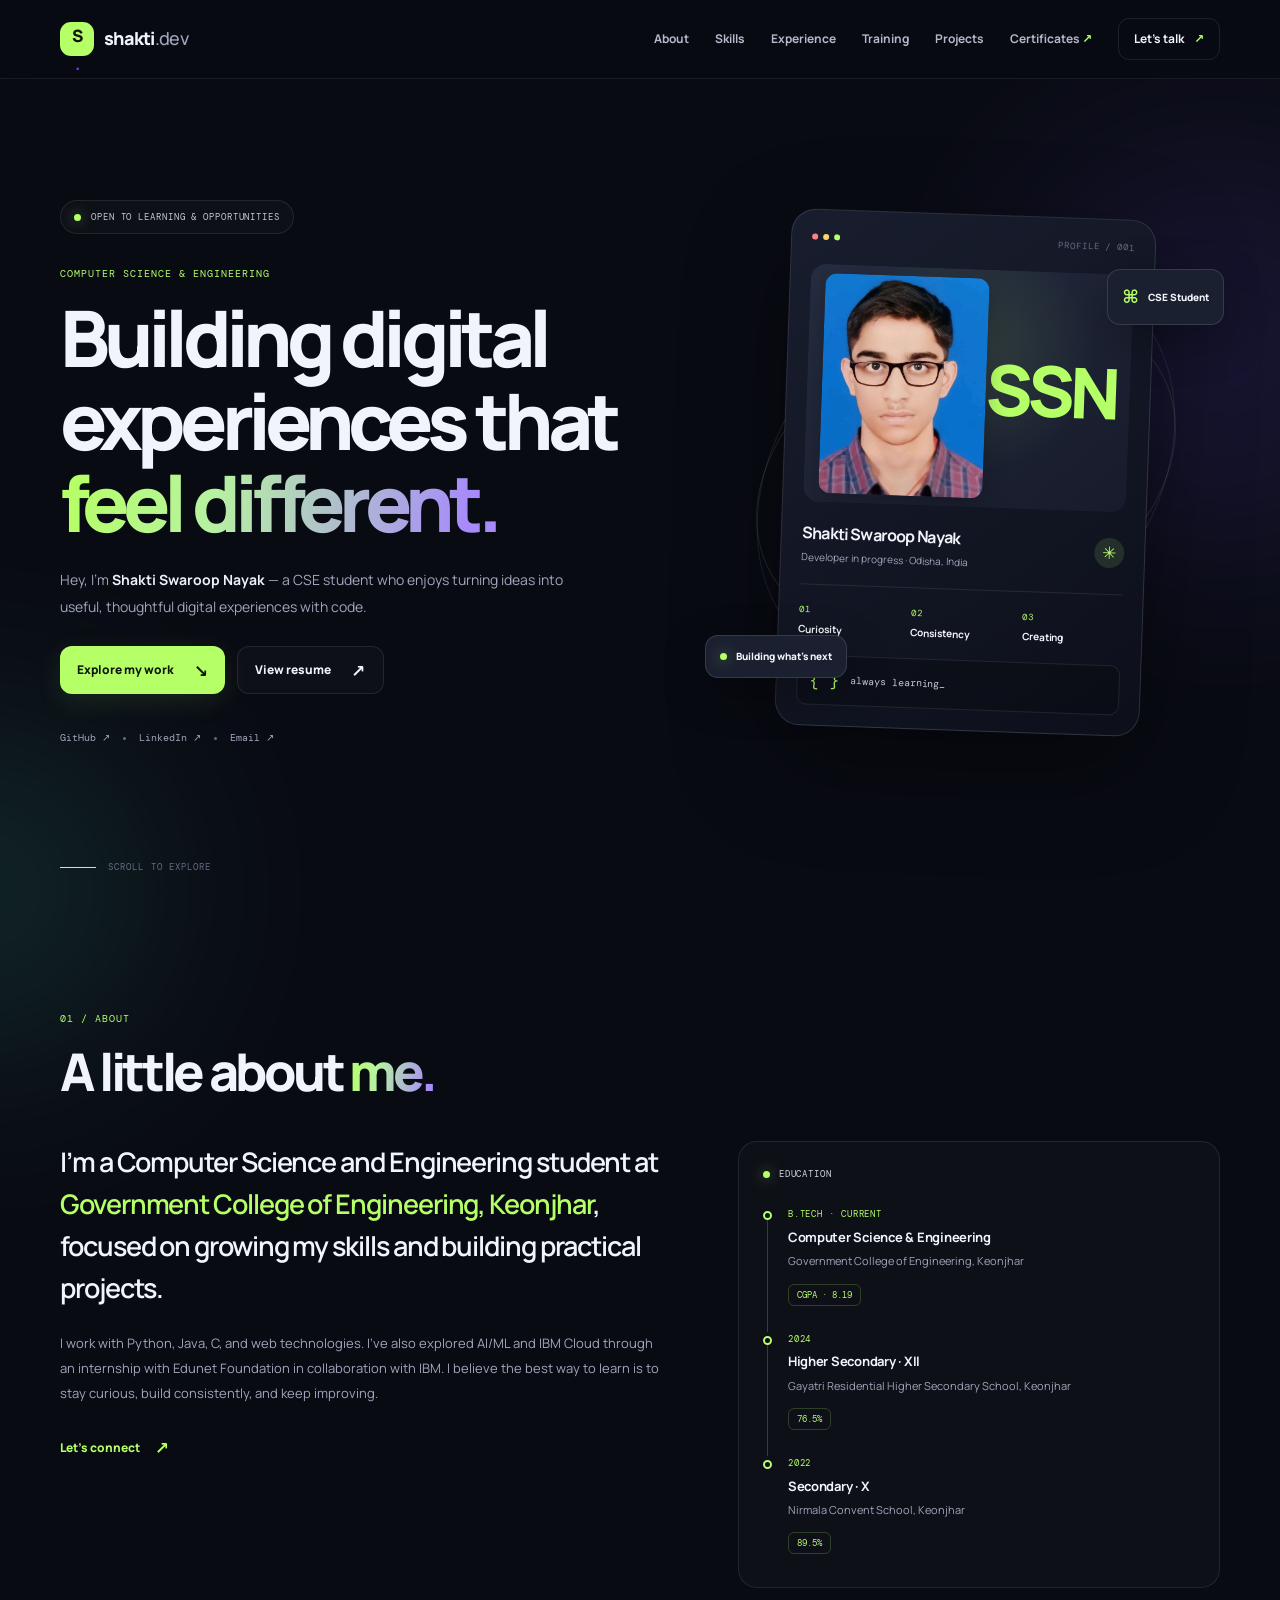
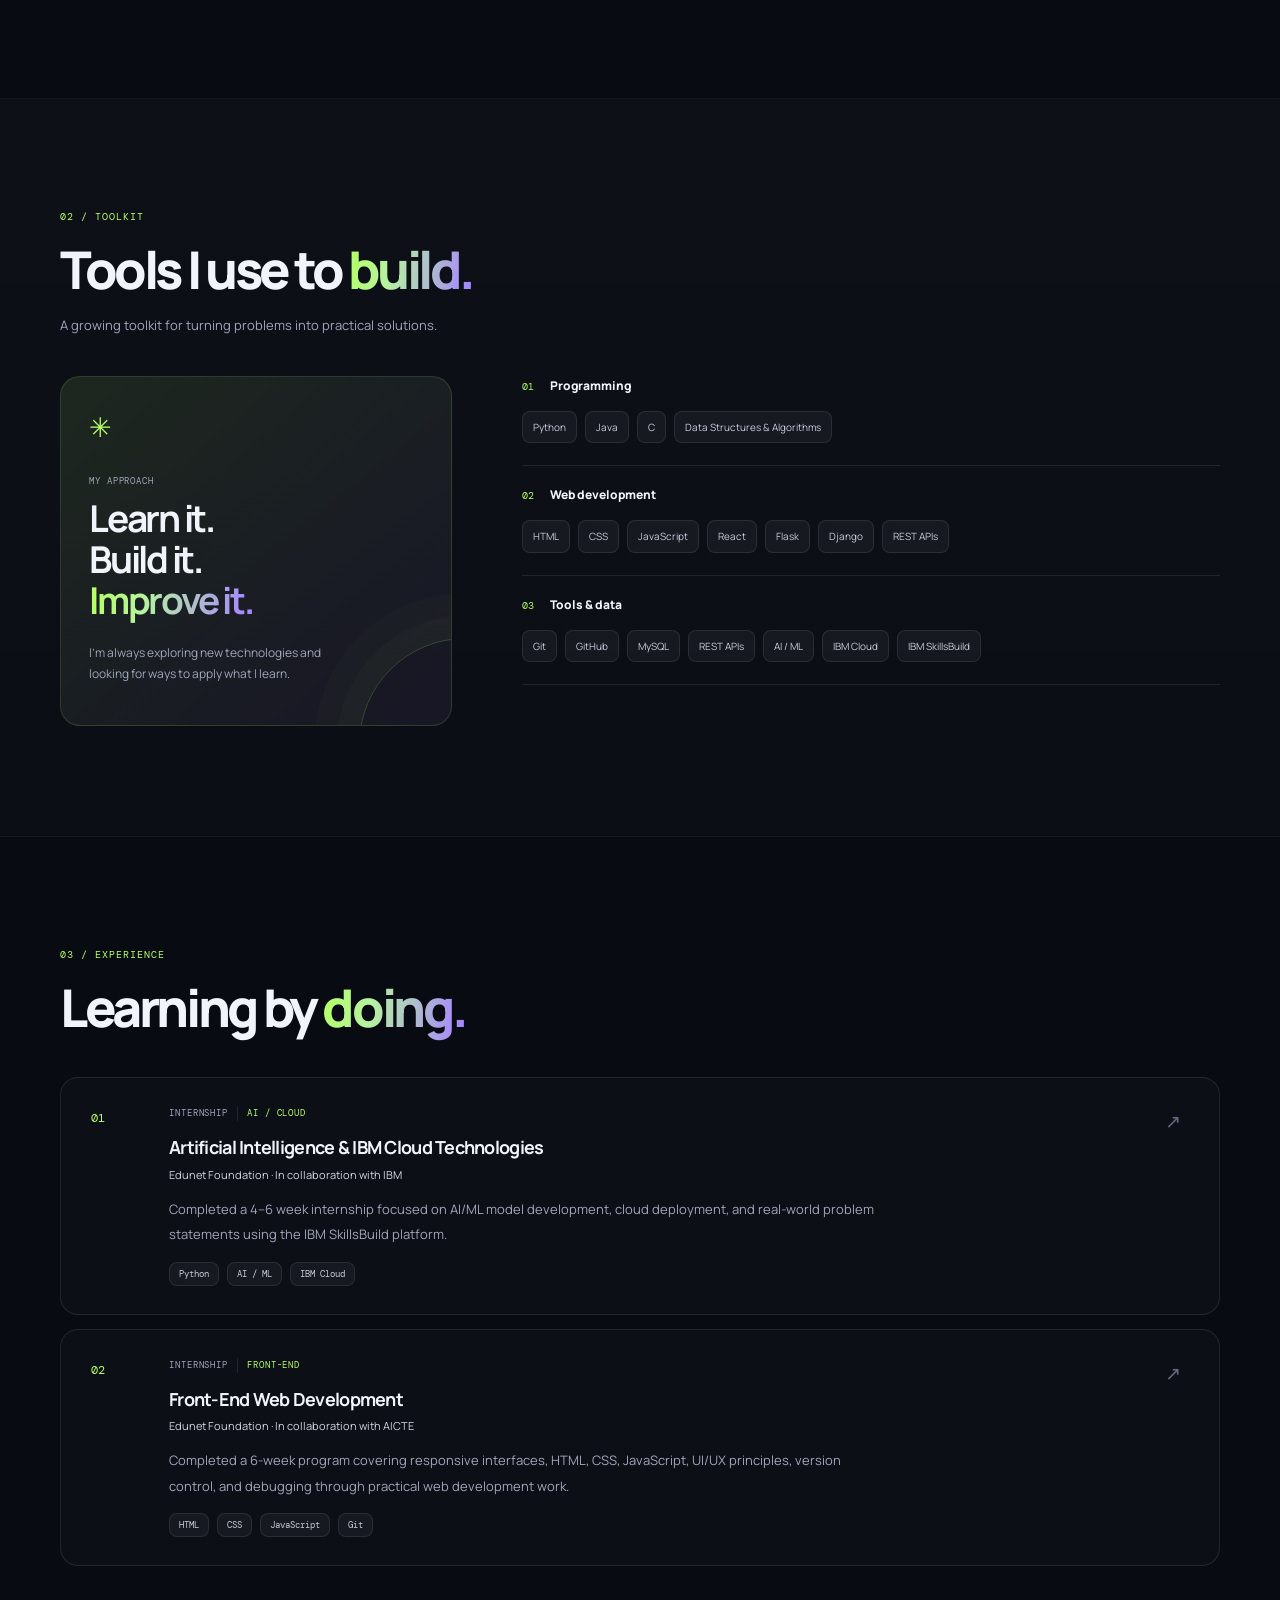
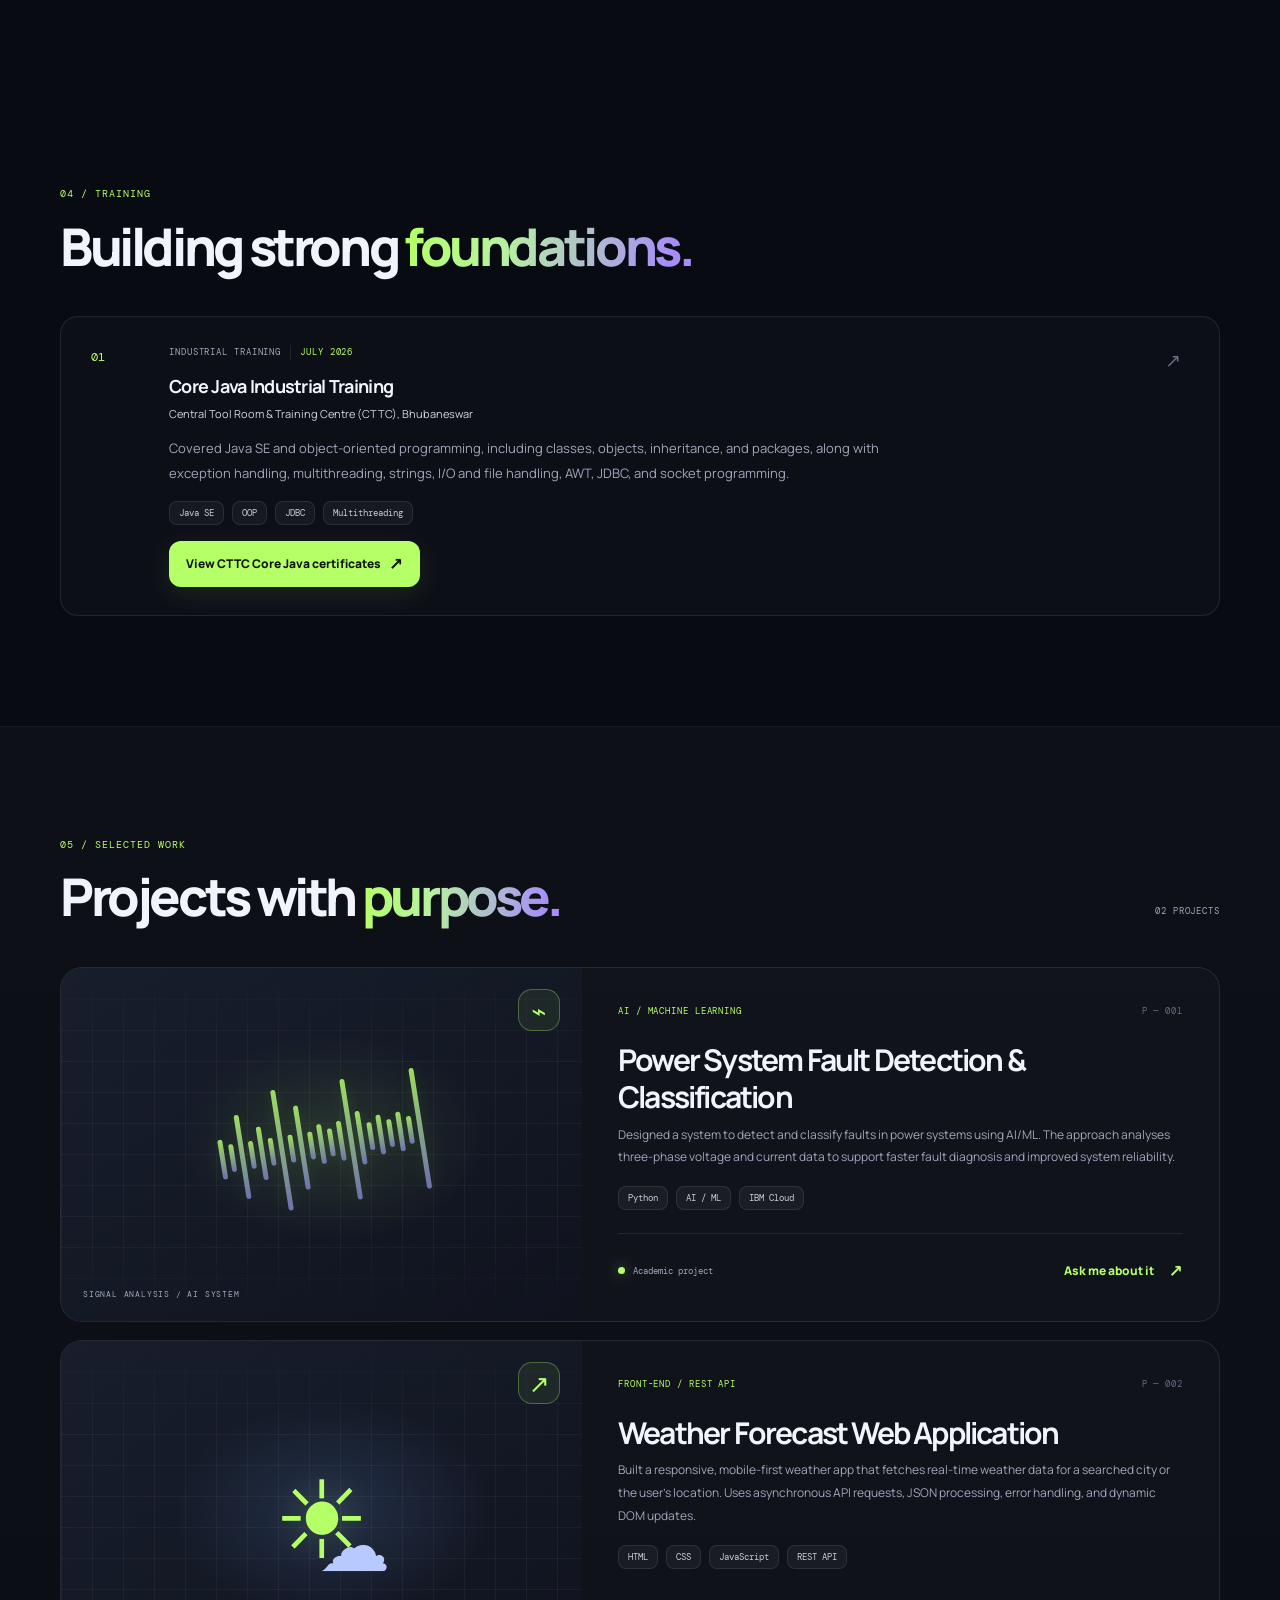
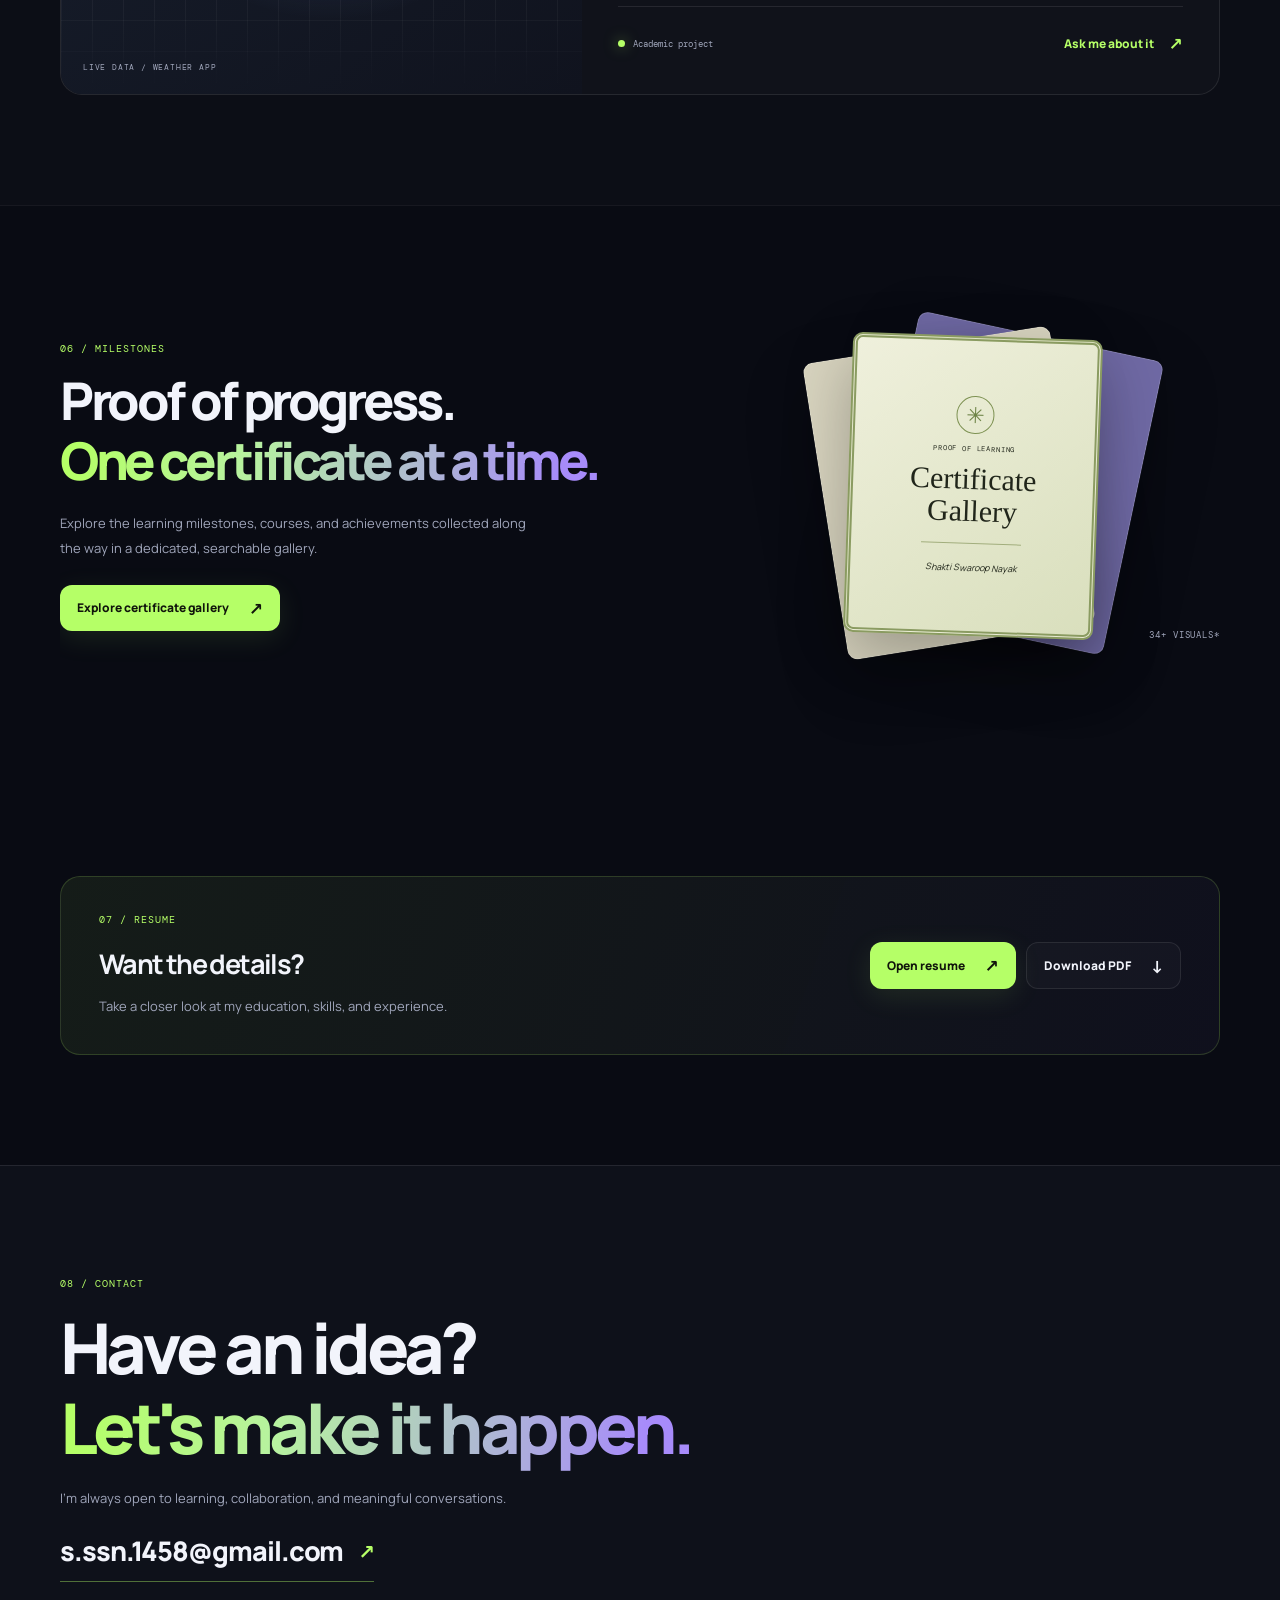
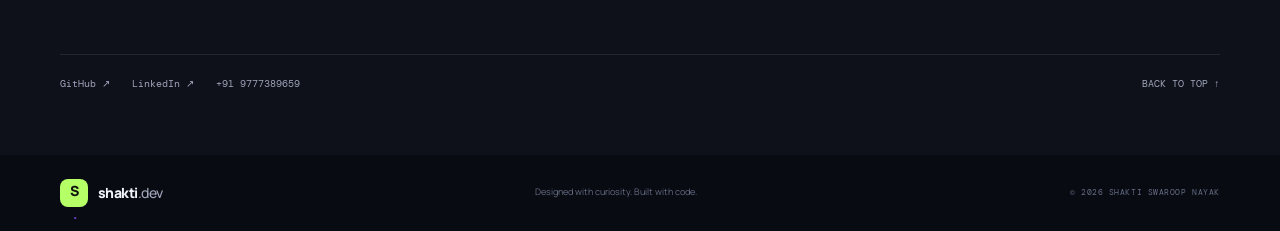
==== index.html @ 41152879 "Initial Commit" ====
<!DOCTYPE html>
<html lang="en">
<head>
  <meta charset="UTF-8">
  <meta name="viewport" content="width=device-width, initial-scale=1.0">
  <meta name="theme-color" content="#090b13">
  <meta name="description" content="Shakti Swaroop Nayak — Computer Science and Engineering student, developer, and technology enthusiast.">
  <title>Shakti Swaroop Nayak | Developer Portfolio</title>
  <link rel="preconnect" href="https://fonts.googleapis.com">
  <link rel="preconnect" href="https://fonts.gstatic.com" crossorigin>
  <link href="https://fonts.googleapis.com/css2?family=DM+Mono:wght@400;500&family=Manrope:wght@400;500;600;700;800&display=swap" rel="stylesheet">
  <link rel="stylesheet" href="styles.css">
</head>
<body>
  <div class="ambient ambient-one"></div><div class="ambient ambient-two"></div>
  <header class="site-header">
    <nav class="nav shell" aria-label="Main navigation">
      <a class="brand" href="#home" aria-label="Shakti home"><span class="brand-mark">S<span>.</span></span><span>shakti<span class="brand-muted">.dev</span></span></a>
      <button class="nav-toggle" aria-label="Open navigation" aria-expanded="false"><span></span><span></span></button>
      <div class="nav-links">
        <a href="#about">About</a><a href="#skills">Skills</a><a href="#experience">Experience</a><a href="#training">Training</a><a href="#projects">Projects</a>
        <a href="certificates.html">Certificates <span class="external-arrow">↗</span></a>
        <a class="nav-contact" href="#contact">Let's talk <span>↗</span></a>
      </div>
    </nav>
  </header>

  <main>
    <section class="hero shell" id="home">
      <div class="hero-copy">
        <div class="eyebrow"><span class="status-dot"></span> OPEN TO LEARNING & OPPORTUNITIES</div>
        <p class="hero-kicker">COMPUTER SCIENCE & ENGINEERING</p>
        <h1>Building digital<br>experiences that<br><span class="gradient-text">feel different.</span></h1>
        <p class="hero-description">Hey, I'm <strong>Shakti Swaroop Nayak</strong> — a CSE student who enjoys turning ideas into useful, thoughtful digital experiences with code.</p>
        <div class="hero-actions">
          <a class="button button-primary" href="#projects">Explore my work <span>↘</span></a>
          <a class="button button-quiet" href="Resume.pdf" target="_blank" rel="noopener">View resume <span>↗</span></a>
        </div>
        <div class="hero-socials"><a href="https://github.com/shaktissn" target="_blank" rel="noopener">GitHub ↗</a><span></span><a href="https://www.linkedin.com/in/shakti-swaroop-nayak" target="_blank" rel="noopener">LinkedIn ↗</a><span></span><a href="mailto:s.ssn.1458@gmail.com">Email ↗</a></div>
      </div>
      <div class="hero-visual">
        <div class="visual-orbit orbit-one"></div><div class="visual-orbit orbit-two"></div>
        <div class="visual-card">
          <div class="visual-top"><span class="window-dots"><i></i><i></i><i></i></span><span class="mono">PROFILE / 001</span></div>
          <div class="profile-image-wrap"><img src="photo.jpeg" alt="Portrait of Shakti Swaroop Nayak" onerror="this.style.display='none';this.parentElement.classList.add('image-fallback')"><span class="fallback-initials">SSN</span></div>
          <div class="visual-name"><div><h2>Shakti Swaroop Nayak</h2><p>Developer in progress · Odisha, India</p></div><span class="verified-mark">✳</span></div>
          <div class="visual-divider"></div>
          <div class="visual-stats"><div><span class="mono">01</span><strong>Curiosity</strong></div><div><span class="mono">02</span><strong>Consistency</strong></div><div><span class="mono">03</span><strong>Creating</strong></div></div>
          <div class="code-chip"><span class="code-bracket">{ }</span><span>always learning<span class="cursor">_</span></span></div>
        </div>
        <div class="floating-tag tag-top"><span class="tag-icon">⌘</span> CSE Student</div>
        <div class="floating-tag tag-bottom"><span class="tag-pulse"></span> Building what's next</div>
      </div>
      <a class="scroll-cue" href="#about"><span class="scroll-line"></span> SCROLL TO EXPLORE</a>
    </section>

    <section class="section shell" id="about">
      <div class="section-heading"><p class="section-index">01 / ABOUT</p><h2>A little about <span class="gradient-text">me.</span></h2></div>
      <div class="about-layout">
        <div class="about-main"><p class="large-copy">I’m a Computer Science and Engineering student at <span class="text-accent">Government College of Engineering, Keonjhar</span>, focused on growing my skills and building practical projects.</p><p class="body-copy">I work with Python, Java, C, and web technologies. I’ve also explored AI/ML and IBM Cloud through an internship with Edunet Foundation in collaboration with IBM. I believe the best way to learn is to stay curious, build consistently, and keep improving.</p><a class="text-link" href="#contact">Let's connect <span>↗</span></a></div>
        <aside class="education-card"><div class="card-label"><span class="label-dot"></span> EDUCATION</div><div class="education-item"><span class="timeline-point"></span><div><p class="mono">B.TECH · CURRENT</p><h3>Computer Science & Engineering</h3><p>Government College of Engineering, Keonjhar</p><span class="grade-pill">CGPA · 8.19</span></div></div><div class="education-item"><span class="timeline-point"></span><div><p class="mono">2024</p><h3>Higher Secondary · XII</h3><p>Gayatri Residential Higher Secondary School, Keonjhar</p><span class="grade-pill">76.5%</span></div></div><div class="education-item"><span class="timeline-point"></span><div><p class="mono">2022</p><h3>Secondary · X</h3><p>Nirmala Convent School, Keonjhar</p><span class="grade-pill">89.5%</span></div></div></aside>
      </div>
    </section>

    <section class="section section-tinted" id="skills"><div class="shell">
      <div class="section-heading"><p class="section-index">02 / TOOLKIT</p><h2>Tools I use to <span class="gradient-text">build.</span></h2><p class="section-subtitle">A growing toolkit for turning problems into practical solutions.</p></div>
      <div class="skills-layout"><div class="skill-feature"><span class="feature-symbol">✳</span><p class="mono">MY APPROACH</p><h3>Learn it.<br>Build it.<br><span class="gradient-text">Improve it.</span></h3><p>I’m always exploring new technologies and looking for ways to apply what I learn.</p></div><div class="skill-groups">
        <div class="skill-group"><div class="skill-group-title"><span>01</span> Programming</div><div class="skill-pills"><span>Python</span><span>Java</span><span>C</span><span>Data Structures & Algorithms</span></div></div>
        <div class="skill-group"><div class="skill-group-title"><span>02</span> Web development</div><div class="skill-pills"><span>HTML</span><span>CSS</span><span>JavaScript</span><span>React</span><span>Flask</span><span>Django</span><span>REST APIs</span></div></div>
        <div class="skill-group"><div class="skill-group-title"><span>03</span> Tools & data</div><div class="skill-pills"><span>Git</span><span>GitHub</span><span>MySQL</span><span>REST APIs</span><span>AI / ML</span><span>IBM Cloud</span><span>IBM SkillsBuild</span></div></div>
      </div></div>
    </div></section>

    <section class="section shell" id="experience">
      <div class="section-heading"><p class="section-index">03 / EXPERIENCE</p><h2>Learning by <span class="gradient-text">doing.</span></h2></div>
      <div class="experience-list">
        <article class="experience-card"><div class="experience-number">01</div><div class="experience-content"><div class="experience-meta"><span>INTERNSHIP</span><span>AI / CLOUD</span></div><h3>Artificial Intelligence & IBM Cloud Technologies</h3><p>Edunet Foundation · In collaboration with IBM</p><p class="body-copy">Completed a 4–6 week internship focused on AI/ML model development, cloud deployment, and real-world problem statements using the IBM SkillsBuild platform.</p><div class="tag-row"><span>Python</span><span>AI / ML</span><span>IBM Cloud</span></div></div><div class="experience-arrow">↗</div></article>
        <article class="experience-card"><div class="experience-number">02</div><div class="experience-content"><div class="experience-meta"><span>INTERNSHIP</span><span>FRONT-END</span></div><h3>Front-End Web Development</h3><p>Edunet Foundation · In collaboration with AICTE</p><p class="body-copy">Completed a 6-week program covering responsive interfaces, HTML, CSS, JavaScript, UI/UX principles, version control, and debugging through practical web development work.</p><div class="tag-row"><span>HTML</span><span>CSS</span><span>JavaScript</span><span>Git</span></div></div><div class="experience-arrow">↗</div></article>
      </div>
    </section>

    <section class="section shell" id="training">
      <div class="section-heading"><p class="section-index">04 / TRAINING</p><h2>Building strong <span class="gradient-text">foundations.</span></h2></div>
      <article class="experience-card training-card"><div class="experience-number">01</div><div class="experience-content"><div class="experience-meta"><span>INDUSTRIAL TRAINING</span><span>JULY 2026</span></div><h3>Core Java Industrial Training</h3><p>Central Tool Room & Training Centre (CTTC), Bhubaneswar</p><p class="body-copy">Covered Java SE and object-oriented programming, including classes, objects, inheritance, and packages, along with exception handling, multithreading, strings, I/O and file handling, AWT, JDBC, and socket programming.</p><div class="tag-row"><span>Java SE</span><span>OOP</span><span>JDBC</span><span>Multithreading</span></div><a class="button button-primary training-certificate-link" href="cttc-certificates.html">View CTTC Core Java certificates <span>↗</span></a></div><div class="experience-arrow">↗</div></article>
    </section>

    <section class="section section-tinted" id="projects"><div class="shell">
      <div class="section-heading section-heading-row"><div><p class="section-index">05 / SELECTED WORK</p><h2>Projects with <span class="gradient-text">purpose.</span></h2></div><span class="work-count mono">02 PROJECTS</span></div>
      <article class="project-feature"><div class="project-art"><div class="grid-glow"></div><div class="waveform"><span></span><span></span><span></span><span></span><span></span><span></span><span></span><span></span><span></span><span></span><span></span><span></span><span></span><span></span><span></span><span></span><span></span><span></span><span></span><span></span><span></span></div><div class="project-art-caption mono">SIGNAL ANALYSIS / AI SYSTEM</div><div class="project-art-badge">⌁</div></div><div class="project-details"><div class="project-topline"><span class="project-type">AI / MACHINE LEARNING</span><span class="project-id mono">P — 001</span></div><h3>Power System Fault Detection & Classification</h3><p>Designed a system to detect and classify faults in power systems using AI/ML. The approach analyses three-phase voltage and current data to support faster fault diagnosis and improved system reliability.</p><div class="tag-row"><span>Python</span><span>AI / ML</span><span>IBM Cloud</span></div><div class="project-bottom"><span class="project-note"><span class="status-dot"></span> Academic project</span><a class="text-link" href="mailto:s.ssn.1458@gmail.com?subject=Power%20System%20Fault%20Detection%20Project">Ask me about it <span>↗</span></a></div></div></article>
      <article class="project-feature secondary-project"><div class="project-art weather-art"><div class="grid-glow"></div><div class="weather-symbol" aria-hidden="true">☀︎<span>☁</span></div><div class="project-art-caption mono">LIVE DATA / WEATHER APP</div><div class="project-art-badge">↗</div></div><div class="project-details"><div class="project-topline"><span class="project-type">FRONT-END / REST API</span><span class="project-id mono">P — 002</span></div><h3>Weather Forecast Web Application</h3><p>Built a responsive, mobile-first weather app that fetches real-time weather data for a searched city or the user's location. Uses asynchronous API requests, JSON processing, error handling, and dynamic DOM updates.</p><div class="tag-row"><span>HTML</span><span>CSS</span><span>JavaScript</span><span>REST API</span></div><div class="project-bottom"><span class="project-note"><span class="status-dot"></span> Academic project</span><a class="text-link" href="mailto:s.ssn.1458@gmail.com?subject=Weather%20Forecast%20Web%20Application">Ask me about it <span>↗</span></a></div></div></article>
    </div></section>

    <section class="section shell certificate-teaser" id="certificates"><div class="certificate-teaser-copy"><p class="section-index">06 / MILESTONES</p><h2>Proof of progress.<br><span class="gradient-text">One certificate at a time.</span></h2><p class="body-copy">Explore the learning milestones, courses, and achievements collected along the way in a dedicated, searchable gallery.</p><a class="button button-primary" href="certificates.html">Explore certificate gallery <span>↗</span></a></div><div class="certificate-stack" aria-hidden="true"><div class="stack-sheet sheet-back"></div><div class="stack-sheet sheet-middle"><span>COURSE COMPLETION</span><b>Certificate</b><i>Learning / Growth / Progress</i></div><div class="stack-sheet sheet-front"><span class="certificate-seal">✳</span><small>PROOF OF LEARNING</small><b>Certificate<br>Gallery</b><span class="stack-lines"></span><i>Shakti Swaroop Nayak</i></div><div class="stack-count mono">34+ VISUALS*</div></div></section>

    <section class="section shell" id="resume"><div class="resume-banner"><div><p class="section-index">07 / RESUME</p><h2>Want the details?</h2><p class="body-copy">Take a closer look at my education, skills, and experience.</p></div><div class="resume-actions"><a class="button button-primary" href="Resume.pdf" target="_blank" rel="noopener">Open resume <span>↗</span></a><a class="button button-quiet" href="Resume.pdf" download="Shakti_Swaroop_Nayak_Resume.pdf">Download PDF <span>↓</span></a></div></div></section>

    <section class="section contact-section" id="contact"><div class="shell contact-inner"><p class="section-index">08 / CONTACT</p><h2>Have an idea?<br><span class="gradient-text">Let's make it happen.</span></h2><p class="contact-copy">I'm always open to learning, collaboration, and meaningful conversations.</p><a class="email-link" href="mailto:s.ssn.1458@gmail.com">s.ssn.1458@gmail.com <span>↗</span></a><div class="contact-bottom"><div class="contact-socials"><a href="https://github.com/shaktissn" target="_blank" rel="noopener">GitHub ↗</a><a href="https://www.linkedin.com/in/shakti-swaroop-nayak" target="_blank" rel="noopener">LinkedIn ↗</a><a href="tel:+919777389659">+91 9777389659</a></div><a class="back-top" href="#home">BACK TO TOP ↑</a></div></div></section>
  </main>
  <footer class="site-footer shell"><a class="brand" href="#home"><span class="brand-mark">S<span>.</span></span><span>shakti<span class="brand-muted">.dev</span></span></a><p>Designed with curiosity. Built with code.</p><span class="mono">© <span id="year">2026</span> SHAKTI SWAROOP NAYAK</span></footer>
  <script src="script.js"></script>
</body>
</html>
---- styles.css ----
:root{--bg:#090b13;--bg-soft:#0e111c;--panel:#121624;--panel-2:#151a2a;--text:#f2f4fb;--muted:#a0a6bb;--faint:#656c82;--line:rgba(255,255,255,.09);--accent:#b5ff67;--purple:#a78bfa;--cyan:#75e6dc;--radius:22px;--max:1160px;--ease:cubic-bezier(.2,.75,.25,1);color-scheme:dark}
*{box-sizing:border-box}html{scroll-behavior:smooth;scroll-padding-top:95px}body{margin:0;background:var(--bg);color:var(--text);font-family:Manrope,Inter,system-ui,-apple-system,"Segoe UI",sans-serif;line-height:1.65;overflow-x:hidden;-webkit-font-smoothing:antialiased}a{color:inherit;text-decoration:none}button{font:inherit}.shell{width:min(var(--max),calc(100% - 56px));margin-inline:auto}.ambient{position:absolute;pointer-events:none;z-index:-1;filter:blur(100px);opacity:.13;border-radius:50%}.ambient-one{width:420px;height:420px;top:140px;right:-150px;background:#7859f5}.ambient-two{width:340px;height:340px;top:720px;left:-190px;background:#4bd9b2}.site-header{position:sticky;top:0;z-index:50;background:rgba(9,11,19,.76);backdrop-filter:blur(18px);border-bottom:1px solid rgba(255,255,255,.065)}.nav{height:78px;display:flex;align-items:center;justify-content:space-between;gap:24px}.brand{display:inline-flex;align-items:center;gap:10px;font-weight:800;letter-spacing:-.04em;font-size:18px}.brand-mark{display:grid;place-items:center;width:34px;height:34px;border-radius:11px;background:var(--accent);color:#10130d;font-size:17px;letter-spacing:-.08em}.brand-mark span{color:#6a40c9}.brand-muted{color:var(--muted);font-weight:500}.nav-links{display:flex;align-items:center;gap:26px}.nav-links>a{font-size:12px;font-weight:700;color:#b5bacb;transition:color .2s}.nav-links>a:hover,.nav-links>a.active{color:var(--accent)}.external-arrow{color:var(--accent)}.nav-links .nav-contact{padding:10px 15px;border:1px solid var(--line);border-radius:11px;color:var(--text)}.nav-contact span{color:var(--accent);padding-left:8px}.nav-toggle{display:none;background:none;border:1px solid var(--line);border-radius:10px;width:42px;height:40px;color:white;cursor:pointer}.nav-toggle span{display:block;width:17px;height:1px;background:white;margin:5px auto}.hero{min-height:calc(100vh - 78px);position:relative;display:grid;grid-template-columns:1.08fr .92fr;align-items:center;gap:54px;padding-top:70px;padding-bottom:104px}.hero-copy{position:relative;z-index:2}.eyebrow,.hero-kicker,.section-index,.mono,.card-label,.experience-meta,.project-type,.project-id,.project-art-caption{font-family:"DM Mono",monospace;letter-spacing:.1em}.eyebrow{display:inline-flex;align-items:center;gap:10px;border:1px solid var(--line);background:rgba(255,255,255,.025);padding:9px 13px;border-radius:100px;font-size:9px;color:#c5c9d6}.status-dot,.label-dot,.tag-pulse{width:7px;height:7px;border-radius:50%;background:var(--accent);box-shadow:0 0 14px rgba(181,255,103,.5);display:inline-block;flex-shrink:0}.hero-kicker{margin:32px 0 13px;color:var(--accent);font-size:10px}.hero h1{font-size:clamp(45px,6.2vw,78px);letter-spacing:-.075em;line-height:1.06;margin:0;font-weight:800}.gradient-text{background:linear-gradient(100deg,var(--accent) 4%,#b7f2a0 35%,var(--purple) 92%);-webkit-background-clip:text;background-clip:text;color:transparent}.hero-description{max-width:525px;color:var(--muted);font-size:14px;line-height:1.9;margin:23px 0 26px}.hero-description strong{color:#eef0f8}.hero-actions{display:flex;flex-wrap:wrap;gap:12px}.button{display:inline-flex;align-items:center;justify-content:center;gap:20px;padding:13px 17px;border-radius:12px;font-size:12px;font-weight:800;transition:transform .25s var(--ease),background .25s,border-color .25s}.button:hover{transform:translateY(-3px)}.button span{font-size:17px;line-height:1}.button-primary{background:var(--accent);color:#10140b;box-shadow:0 7px 28px rgba(181,255,103,.1)}.button-primary:hover{background:#c8ff91}.button-quiet{border:1px solid var(--line);background:rgba(255,255,255,.025);color:var(--text)}.button-quiet:hover{border-color:rgba(181,255,103,.4)}.hero-socials{display:flex;align-items:center;gap:13px;margin-top:36px;font-family:"DM Mono",monospace;font-size:10px;color:var(--muted)}.hero-socials a:hover{color:var(--accent)}.hero-socials>span{width:3px;height:3px;border-radius:50%;background:var(--faint)}.hero-visual{min-height:475px;display:grid;place-items:center;position:relative}.visual-orbit{position:absolute;border:1px solid rgba(181,255,103,.13);border-radius:50%;transform:rotate(-25deg)}.orbit-one{width:440px;height:310px}.orbit-two{width:360px;height:470px;transform:rotate(45deg);border-color:rgba(167,139,250,.15)}.visual-card{width:min(100%,365px);position:relative;z-index:2;background:linear-gradient(145deg,rgba(25,30,47,.98),rgba(13,16,27,.98));border:1px solid rgba(255,255,255,.12);border-radius:25px;padding:20px;box-shadow:0 35px 100px rgba(0,0,0,.4);transform:rotate(2deg);transition:transform .5s var(--ease)}.visual-card:hover{transform:rotate(0deg) translateY(-5px)}.visual-top{display:flex;align-items:center;justify-content:space-between;color:var(--faint);font-size:9px}.window-dots{display:flex;gap:5px}.window-dots i{width:6px;height:6px;border-radius:50%;background:#62697d}.window-dots i:first-child{background:#ff7f87}.window-dots i:nth-child(2){background:#ffd36b}.window-dots i:nth-child(3){background:var(--accent)}.profile-image-wrap{height:238px;margin:19px 0 18px;border-radius:16px;overflow:hidden;background:radial-gradient(ellipse at 50% 35%,rgba(181,255,103,.2),transparent 50%),linear-gradient(140deg,#252d40,#171b2b);position:relative;display:grid;place-items:center}.profile-image-wrap img{width:100%;height:100%;object-fit:cover;object-position:center 35%;position:relative;z-index:1}.fallback-initials{font-size:70px;font-weight:800;letter-spacing:-.08em;color:var(--accent)}.visual-name{display:flex;align-items:center;justify-content:space-between;gap:12px}.visual-name h2{font-size:16px;letter-spacing:-.04em;margin:0 0 3px}.visual-name p{font-size:10px;color:var(--muted);margin:0}.verified-mark{display:grid;place-items:center;width:30px;height:30px;border-radius:50%;background:rgba(181,255,103,.12);color:var(--accent);font-size:17px}.visual-divider{height:1px;background:var(--line);margin:18px 0}.visual-stats{display:grid;grid-template-columns:repeat(3,1fr);gap:12px}.visual-stats div{display:flex;flex-direction:column;gap:3px}.visual-stats .mono{font-size:9px;color:var(--accent)}.visual-stats strong{font-size:10px}.code-chip{display:flex;align-items:center;gap:10px;margin-top:18px;padding:10px 12px;background:rgba(0,0,0,.2);border:1px solid var(--line);border-radius:10px;color:#c8cbd8;font-family:"DM Mono",monospace;font-size:10px}.code-bracket{color:var(--accent);font-size:17px}.cursor{color:var(--accent);animation:blink 1s steps(2,start) infinite}.floating-tag{position:absolute;z-index:3;display:flex;align-items:center;gap:9px;padding:12px 14px;border-radius:13px;background:#1b2030;border:1px solid rgba(255,255,255,.12);box-shadow:0 15px 45px rgba(0,0,0,.3);font-size:10px;font-weight:800;animation:float 5s ease-in-out infinite}.tag-top{top:55px;right:-4px}.tag-bottom{bottom:54px;left:-6px;animation-delay:-2s}.tag-icon{color:var(--accent);font-size:18px}.scroll-cue{position:absolute;bottom:28px;left:0;display:flex;align-items:center;gap:12px;color:var(--faint);font:9px "DM Mono",monospace;letter-spacing:.12em}.scroll-line{height:1px;width:36px;background:var(--accent)}.section{padding-top:110px;padding-bottom:110px}.section-tinted{background:linear-gradient(180deg,rgba(255,255,255,.018),rgba(255,255,255,.01));border-top:1px solid rgba(255,255,255,.035);border-bottom:1px solid rgba(255,255,255,.035)}.section-heading{margin-bottom:40px}.section-index{font-size:10px;color:var(--accent);margin:0 0 14px}.section-heading h2,.certificate-teaser h2,.contact-inner h2{font-size:clamp(34px,4.4vw,52px);letter-spacing:-.065em;line-height:1.15;margin:0;font-weight:800}.section-subtitle{font-size:13px;color:var(--muted);margin:15px 0 0}.about-layout{display:grid;grid-template-columns:1fr .8fr;gap:75px;align-items:start}.large-copy{font-size:clamp(20px,2.2vw,27px);line-height:1.55;letter-spacing:-.04em;font-weight:600;margin:0 0 22px;max-width:650px}.text-accent{color:var(--accent)}.body-copy{color:var(--muted);font-size:13px;line-height:1.95}.about-main .body-copy{max-width:650px}.text-link{display:inline-flex;align-items:center;gap:15px;font-size:12px;font-weight:800;color:var(--accent);margin-top:14px}.text-link span{font-size:17px;transition:transform .2s}.text-link:hover span{transform:translate(3px,-3px)}.education-card{padding:25px 24px 7px;border:1px solid var(--line);background:rgba(255,255,255,.025);border-radius:19px}.card-label{display:flex;align-items:center;gap:9px;font-size:9px;color:#d3d7e5;margin-bottom:25px}.education-item{display:grid;grid-template-columns:12px 1fr;gap:13px;position:relative;padding-bottom:26px}.education-item:not(:last-child):before{content:"";position:absolute;left:4px;top:12px;bottom:0;width:1px;background:rgba(181,255,103,.22)}.timeline-point{width:9px;height:9px;border:2px solid var(--accent);background:var(--bg);border-radius:50%;margin-top:4px;z-index:1}.education-item .mono{font-size:9px;color:var(--accent);margin:0 0 5px}.education-item h3{font-size:13px;letter-spacing:-.02em;margin:0 0 4px}.education-item p:not(.mono){font-size:11px;color:var(--muted);margin:0 0 8px}.grade-pill{display:inline-block;padding:4px 8px;border:1px solid rgba(181,255,103,.2);border-radius:6px;color:var(--accent);font:9px "DM Mono",monospace}.skills-layout{display:grid;grid-template-columns:.72fr 1.28fr;gap:70px}.skill-feature{padding:28px;border-radius:20px;background:linear-gradient(140deg,rgba(181,255,103,.1),rgba(167,139,250,.07));border:1px solid rgba(181,255,103,.14);position:relative;overflow:hidden}.skill-feature:after{content:"";position:absolute;width:210px;height:210px;right:-120px;bottom:-125px;border:1px solid rgba(181,255,103,.2);border-radius:50%;box-shadow:0 0 0 22px rgba(181,255,103,.025),0 0 0 45px rgba(181,255,103,.02)}.feature-symbol{font-size:27px;color:var(--accent)}.skill-feature .mono{font-size:9px;color:var(--muted);margin:24px 0 9px}.skill-feature h3{font-size:37px;letter-spacing:-.06em;line-height:1.12;margin:0}.skill-feature>p:last-of-type{max-width:260px;color:var(--muted);font-size:12px;line-height:1.8;margin-top:20px}.skill-groups{display:flex;flex-direction:column;gap:0}.skill-group{padding:19px 0 22px;border-bottom:1px solid var(--line)}.skill-group:first-child{padding-top:0}.skill-group-title{font-size:12px;font-weight:800;margin-bottom:15px}.skill-group-title span{font:10px "DM Mono",monospace;color:var(--accent);margin-right:14px}.skill-pills,.tag-row{display:flex;flex-wrap:wrap;gap:8px}.skill-pills span,.tag-row span{font-size:10px;color:#c8ccda;background:rgba(255,255,255,.045);border:1px solid var(--line);border-radius:8px;padding:7px 10px;transition:background .2s,border-color .2s}.skill-pills span:hover{background:rgba(181,255,103,.08);border-color:rgba(181,255,103,.3)}.experience-list{display:flex;flex-direction:column;gap:14px}.experience-card{display:grid;grid-template-columns:58px 1fr 24px;gap:20px;padding:28px 30px;border:1px solid var(--line);border-radius:18px;background:rgba(255,255,255,.02);transition:transform .3s var(--ease),border-color .3s}.experience-card:hover{transform:translateY(-3px);border-color:rgba(181,255,103,.27)}.experience-number{font:12px "DM Mono",monospace;color:var(--accent);padding-top:4px}.experience-meta{display:flex;gap:9px;flex-wrap:wrap;font-size:9px;color:var(--muted)}.experience-meta span+span{border-left:1px solid var(--line);padding-left:9px;color:var(--accent)}.experience-content h3{font-size:18px;letter-spacing:-.04em;margin:12px 0 3px}.experience-content>p:not(.body-copy){font-size:11px;color:#d2d5e0;margin:0}.experience-content .body-copy{max-width:720px;margin:13px 0 14px}.experience-arrow{color:var(--faint);font-size:19px}.tag-row span{padding:5px 9px;font:9px "DM Mono",monospace}.section-heading-row{display:flex;justify-content:space-between;align-items:end}.work-count{font-size:9px;color:var(--muted);padding-bottom:8px}.project-feature{display:grid;grid-template-columns:.9fr 1.1fr;min-height:355px;border:1px solid var(--line);border-radius:22px;overflow:hidden;background:rgba(255,255,255,.02)}.project-art{position:relative;overflow:hidden;min-height:320px;background:radial-gradient(ellipse at 52% 48%,rgba(181,255,103,.12),transparent 40%),linear-gradient(145deg,#171e2c,#10131e);display:grid;place-items:center}.grid-glow{position:absolute;inset:0;background-image:linear-gradient(rgba(255,255,255,.045) 1px,transparent 1px),linear-gradient(90deg,rgba(255,255,255,.045) 1px,transparent 1px);background-size:31px 31px;mask-image:linear-gradient(to bottom,transparent,black 25%,black 75%,transparent)}.waveform{position:relative;display:flex;align-items:center;gap:5px;height:130px;transform:rotate(-9deg)}.waveform span{display:block;width:5px;height:var(--h,40px);border-radius:4px;background:linear-gradient(180deg,var(--accent),#7b80c6);opacity:.85;box-shadow:0 0 18px rgba(181,255,103,.15)}.waveform span:nth-child(3n){height:85px}.waveform span:nth-child(4n){height:110px}.waveform span:nth-child(5n){height:54px}.waveform span:nth-child(2n){height:28px}.waveform span:nth-child(7n){height:122px}.project-art-caption{position:absolute;bottom:20px;left:22px;color:var(--muted);font-size:8px}.project-art-badge{position:absolute;top:21px;right:22px;width:42px;height:42px;border:1px solid rgba(181,255,103,.3);border-radius:14px;display:grid;place-items:center;color:var(--accent);font-size:25px;background:rgba(181,255,103,.07)}.project-details{padding:36px;display:flex;flex-direction:column;align-items:flex-start}.project-topline{display:flex;align-items:center;justify-content:space-between;width:100%;gap:10px}.project-type{font-size:9px;color:var(--accent)}.project-id{font-size:9px;color:var(--faint)}.project-details h3{font-size:clamp(21px,2.5vw,30px);line-height:1.25;letter-spacing:-.06em;margin:22px 0 8px}.project-details>p{font-size:12px;color:var(--muted);line-height:1.9;margin:0 0 17px}.project-bottom{margin-top:auto;padding-top:23px;display:flex;align-items:center;justify-content:space-between;gap:15px;width:100%;border-top:1px solid var(--line)}.project-note{font:9px "DM Mono",monospace;color:var(--muted);display:flex;align-items:center;gap:8px}.project-bottom .text-link{margin:0}.certificate-teaser{display:grid;grid-template-columns:1.1fr .9fr;gap:60px;align-items:center;overflow:hidden}.certificate-teaser-copy .body-copy{max-width:480px;margin:20px 0 24px}.certificate-stack{height:340px;position:relative;display:grid;place-items:center}.stack-sheet{position:absolute;width:250px;height:300px;border-radius:10px;border:1px solid rgba(255,255,255,.16);box-shadow:0 25px 65px rgba(0,0,0,.28)}.sheet-back{background:#6f69a4;transform:translate(38px,-3px) rotate(12deg)}.sheet-middle{background:#d8d4bf;color:#303326;transform:translate(-24px,7px) rotate(-9deg);padding:26px;display:flex;flex-direction:column;align-items:center;justify-content:center;gap:13px}.sheet-middle span{font:8px "DM Mono",monospace;letter-spacing:.12em}.sheet-middle b{font-family:Georgia,serif;font-size:29px;font-weight:400}.sheet-middle i{font-size:8px}.sheet-front{background:linear-gradient(145deg,#eff0dc,#d9dfbd);color:#20251a;transform:rotate(2deg);padding:26px;display:flex;flex-direction:column;align-items:center;text-align:center;justify-content:center;gap:10px;border:5px double #8a9b61}.certificate-seal{display:grid;place-items:center;border:1px solid #7e9253;border-radius:50%;width:38px;height:38px;color:#6e8447;font-size:22px}.sheet-front small{font:7px "DM Mono",monospace;letter-spacing:.12em}.sheet-front b{font:30px Georgia,serif;line-height:1.05;font-weight:400}.sheet-front i{font-size:9px}.stack-lines{width:100px;height:1px;background:#a2ae7d;margin:7px 0}.stack-count{position:absolute;right:0;bottom:13px;font-size:9px;color:var(--muted)}.resume-banner{display:flex;align-items:center;justify-content:space-between;gap:30px;padding:35px 38px;border:1px solid rgba(181,255,103,.17);border-radius:20px;background:linear-gradient(110deg,rgba(181,255,103,.07),rgba(167,139,250,.045))}.resume-banner h2{font-size:27px;letter-spacing:-.06em;margin:0}.resume-banner .body-copy{margin:7px 0 0}.resume-actions{display:flex;gap:10px;flex-wrap:wrap}.contact-section{background:#0e111a;border-top:1px solid var(--line);padding-bottom:65px}.contact-inner h2{font-size:clamp(42px,6vw,70px)}.contact-copy{font-size:13px;color:var(--muted);margin:20px 0}.email-link{font-size:clamp(17px,2.6vw,27px);font-weight:800;letter-spacing:-.04em;display:inline-flex;gap:15px;align-items:center;padding-bottom:7px;border-bottom:1px solid rgba(181,255,103,.4)}.email-link span{color:var(--accent);font-size:20px}.contact-bottom{display:flex;justify-content:space-between;align-items:center;gap:20px;border-top:1px solid var(--line);margin-top:72px;padding-top:22px}.contact-socials{display:flex;gap:22px;flex-wrap:wrap}.contact-socials a,.back-top{font:10px "DM Mono",monospace;color:var(--muted)}.contact-socials a:hover,.back-top:hover{color:var(--accent)}.site-footer{display:flex;align-items:center;justify-content:space-between;gap:20px;padding-top:24px;padding-bottom:24px;color:var(--faint);font-size:9px}.site-footer .brand{font-size:14px;color:var(--text)}.site-footer .brand-mark{width:28px;height:28px;font-size:14px;border-radius:8px}.site-footer p{margin:0}.site-footer>.mono{font-size:8px;letter-spacing:.07em}.reveal-ready .reveal{opacity:0;transform:translateY(20px);transition:opacity .7s var(--ease),transform .7s var(--ease)}.reveal-ready .reveal.is-visible{opacity:1;transform:translateY(0)}@keyframes float{0%,100%{transform:translateY(0)}50%{transform:translateY(-9px)}}@keyframes blink{to{visibility:hidden}}
@media(max-width:950px){.shell{width:min(100% - 40px,var(--max))}.nav-links{gap:15px}.nav-links>a{font-size:11px}.hero{gap:25px}.hero h1{font-size:clamp(43px,7vw,65px)}.hero-visual{min-height:430px}.visual-card{width:320px}.profile-image-wrap{height:205px}.about-layout{gap:35px}.skills-layout{gap:35px}.project-details{padding:27px}.certificate-teaser{gap:20px}}
@media(max-width:760px){.shell{width:calc(100% - 36px)}.nav{height:68px}.nav-toggle{display:block}.nav-links{display:none;position:absolute;top:68px;left:0;right:0;padding:18px;background:rgba(9,11,19,.98);border-bottom:1px solid var(--line);flex-direction:column;align-items:stretch;gap:5px}.nav-links.open{display:flex}.nav-links>a{padding:12px 10px;font-size:13px}.nav-links .nav-contact{margin-top:5px;text-align:center}.hero{min-height:auto;grid-template-columns:1fr;padding-top:65px;padding-bottom:90px;gap:15px}.hero h1{font-size:clamp(48px,12vw,72px)}.hero-description{font-size:13px}.hero-visual{min-height:440px;margin-top:5px}.visual-card{width:min(84%,340px)}.profile-image-wrap{height:215px}.tag-top{right:0;top:40px}.tag-bottom{left:0;bottom:36px}.scroll-cue{bottom:24px}.section{padding-top:76px;padding-bottom:76px}.section-heading{margin-bottom:28px}.about-layout,.skills-layout,.project-feature,.certificate-teaser{grid-template-columns:1fr;gap:30px}.education-card{max-width:none}.skill-feature{min-height:270px}.skill-feature h3{font-size:34px}.experience-card{grid-template-columns:28px 1fr 15px;gap:12px;padding:22px 17px}.experience-content h3{font-size:16px}.project-art{min-height:250px}.project-details{padding:23px}.certificate-teaser{padding-top:76px}.certificate-stack{height:320px;max-width:430px;width:100%;margin-inline:auto}.resume-banner{align-items:flex-start;flex-direction:column;padding:27px 23px}.resume-actions{width:100%}.resume-actions .button{flex:1}.contact-bottom{margin-top:52px;align-items:flex-start;flex-direction:column}.site-footer{flex-wrap:wrap}.site-footer p{order:3;width:100%}.stack-count{right:10px}}
@media(max-width:420px){.hero h1{font-size:44px}.eyebrow{font-size:8px}.hero-actions .button{flex:1;gap:10px;padding:12px 10px}.hero-socials{gap:9px;font-size:9px}.visual-card{width:88%;padding:15px}.profile-image-wrap{height:195px}.floating-tag{font-size:9px;padding:10px}.experience-card{grid-template-columns:22px 1fr;gap:10px}.experience-arrow{display:none}.experience-content h3{font-size:15px}.section-heading h2,.certificate-teaser h2{font-size:34px}.resume-actions{flex-direction:column}.resume-actions .button{width:100%}.stack-sheet{width:225px;height:280px}}
@media(prefers-reduced-motion:reduce){*,*::before,*::after{scroll-behavior:auto!important;animation-duration:.01ms!important;animation-iteration-count:1!important;transition-duration:.01ms!important}}

/* Resume-aligned portrait crop: keep the profile card unchanged and show the photo vertically. */
.profile-image-wrap{display:flex;align-items:center;justify-content:center;padding:8px 0;background:radial-gradient(ellipse at 50% 35%,rgba(181,255,103,.12),transparent 55%),linear-gradient(140deg,#252d40,#171b2b)}
.profile-image-wrap img{width:164px;height:220px;max-width:100%;object-fit:cover;object-position:center 28%;border-radius:12px;box-shadow:0 8px 24px rgba(0,0,0,.24)}
@media(max-width:950px){.profile-image-wrap img{width:150px;height:202px}}
@media(max-width:760px){.profile-image-wrap img{width:145px;height:195px}}
@media(max-width:420px){.profile-image-wrap img{width:138px;height:184px}}
.secondary-project{margin-top:18px}.weather-art{background:radial-gradient(ellipse at 52% 48%,rgba(122,166,255,.16),transparent 42%),linear-gradient(145deg,#171e2c,#10131e)}.weather-symbol{position:relative;font-size:108px;color:#b5ff67;line-height:1;text-shadow:0 0 35px rgba(181,255,103,.18)}.weather-symbol span{position:absolute;font-size:72px;left:45px;top:45px;color:#b7c9ff;text-shadow:none}.certification-note{margin-top:24px;padding:24px 28px;border:1px solid var(--line);border-radius:16px;background:rgba(255,255,255,.02)}.certification-note>p:not(.mono){max-width:900px;font-size:12px;line-height:1.9;color:var(--muted)}.certification-note .mono{font-size:10px;color:var(--accent);letter-spacing:.08em}.certification-note .text-link{display:inline-block;margin-top:8px}.training-card{margin-bottom:0}

/* Direct link to the two CTTC Core Java training certificates. */
.training-certificate-link{display:inline-flex;margin-top:1rem;gap:.5rem;align-items:center;}
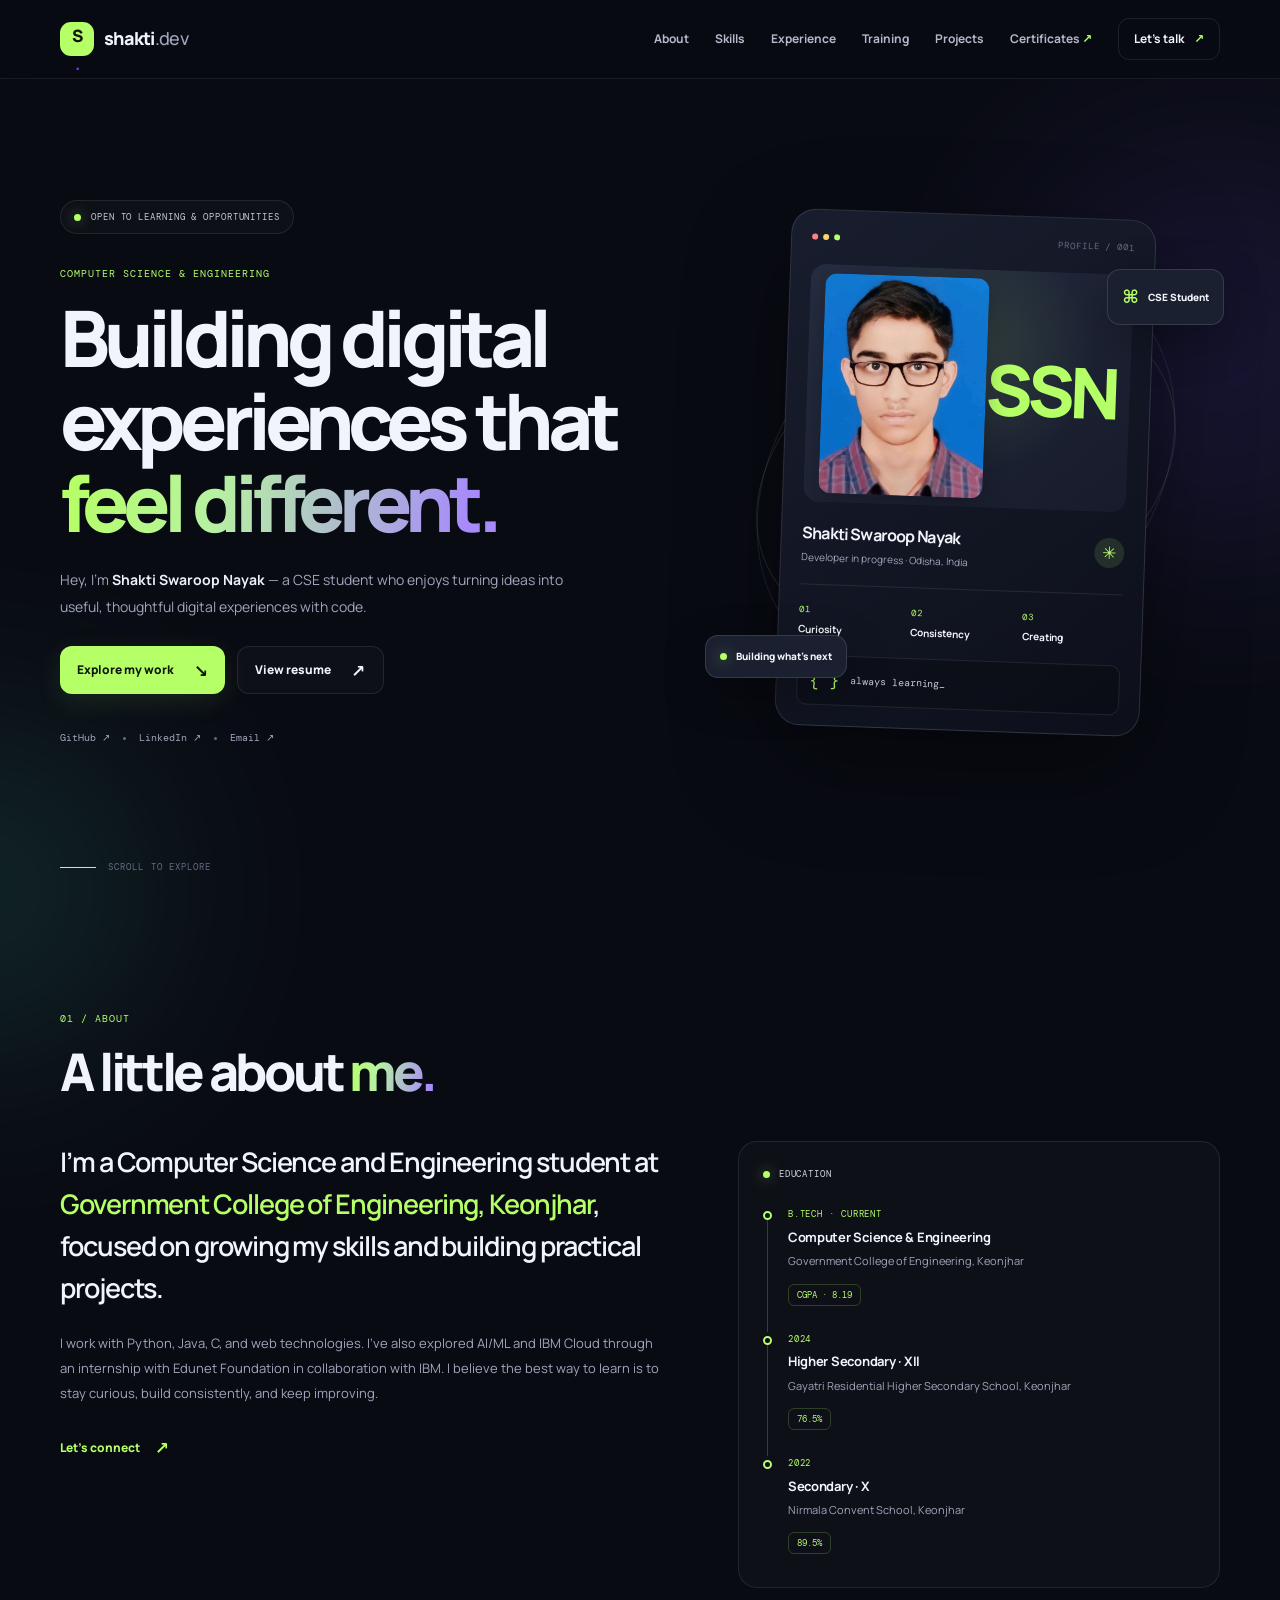
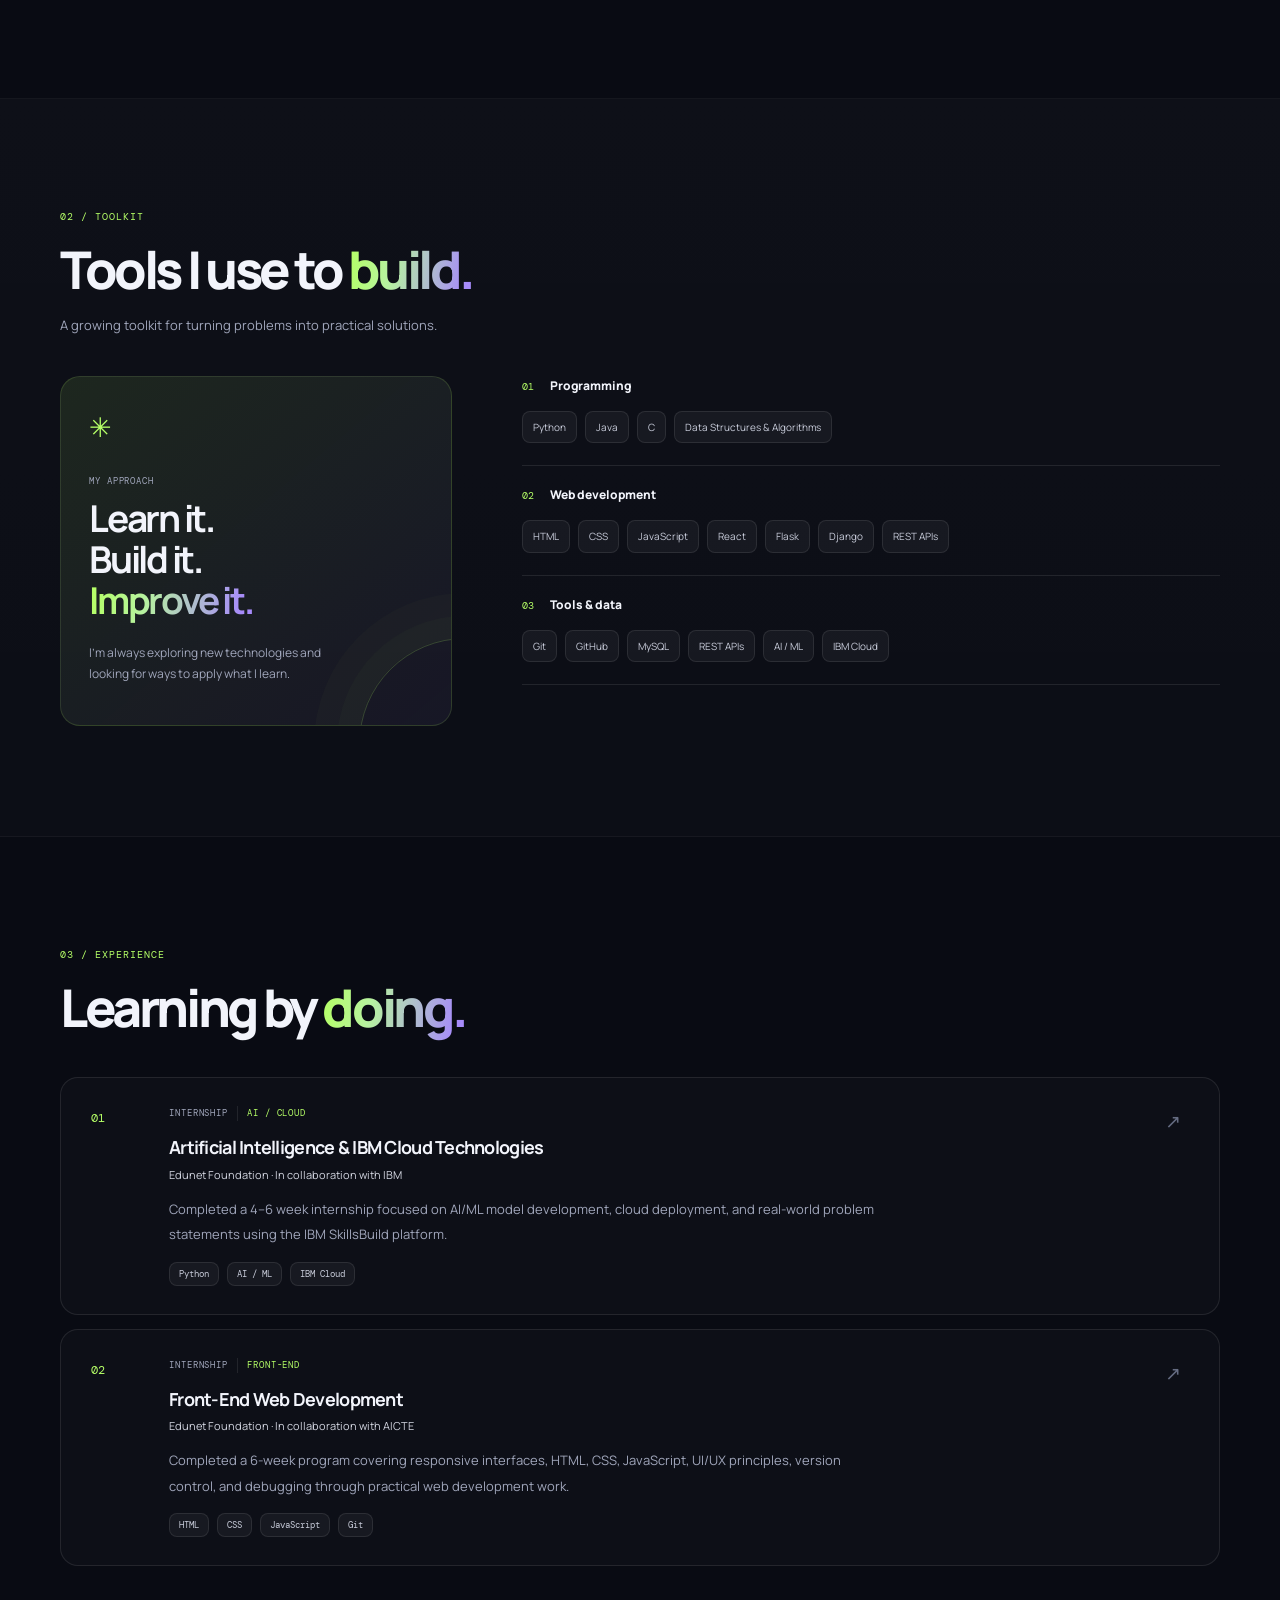
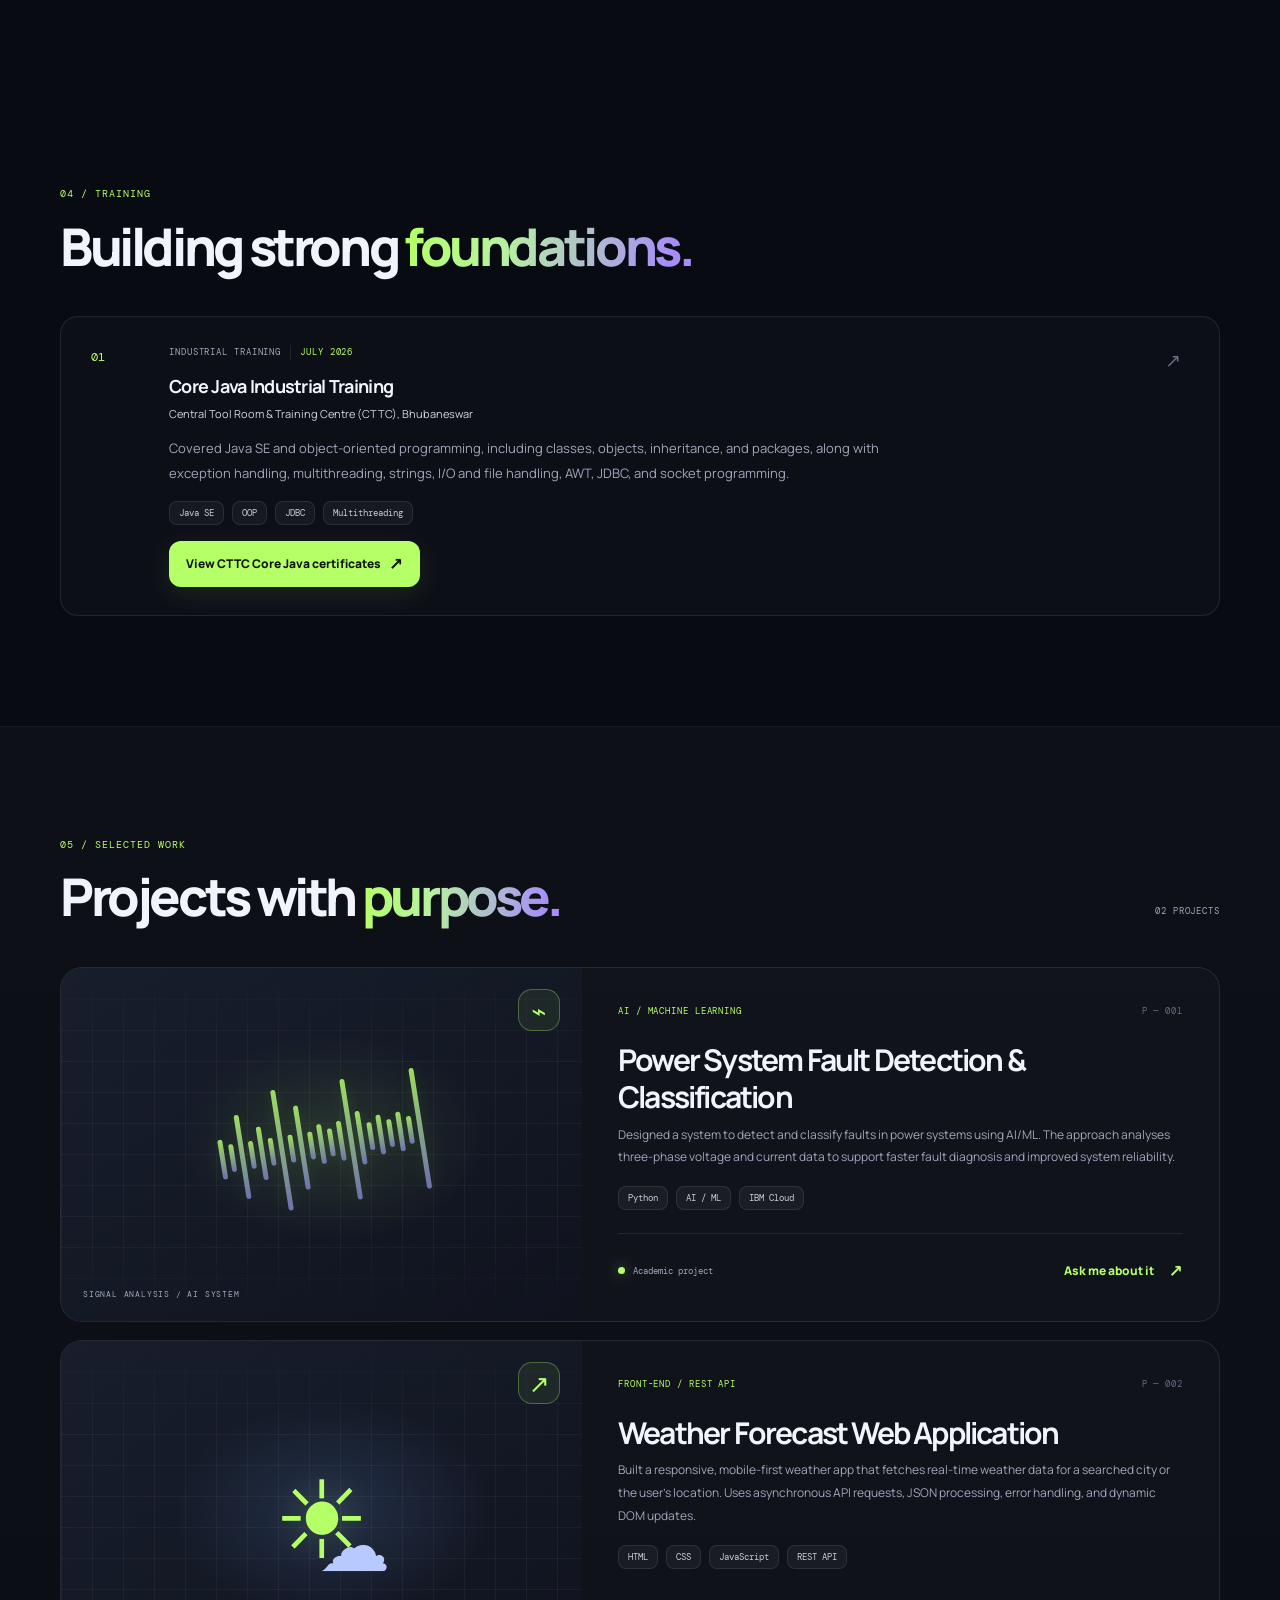
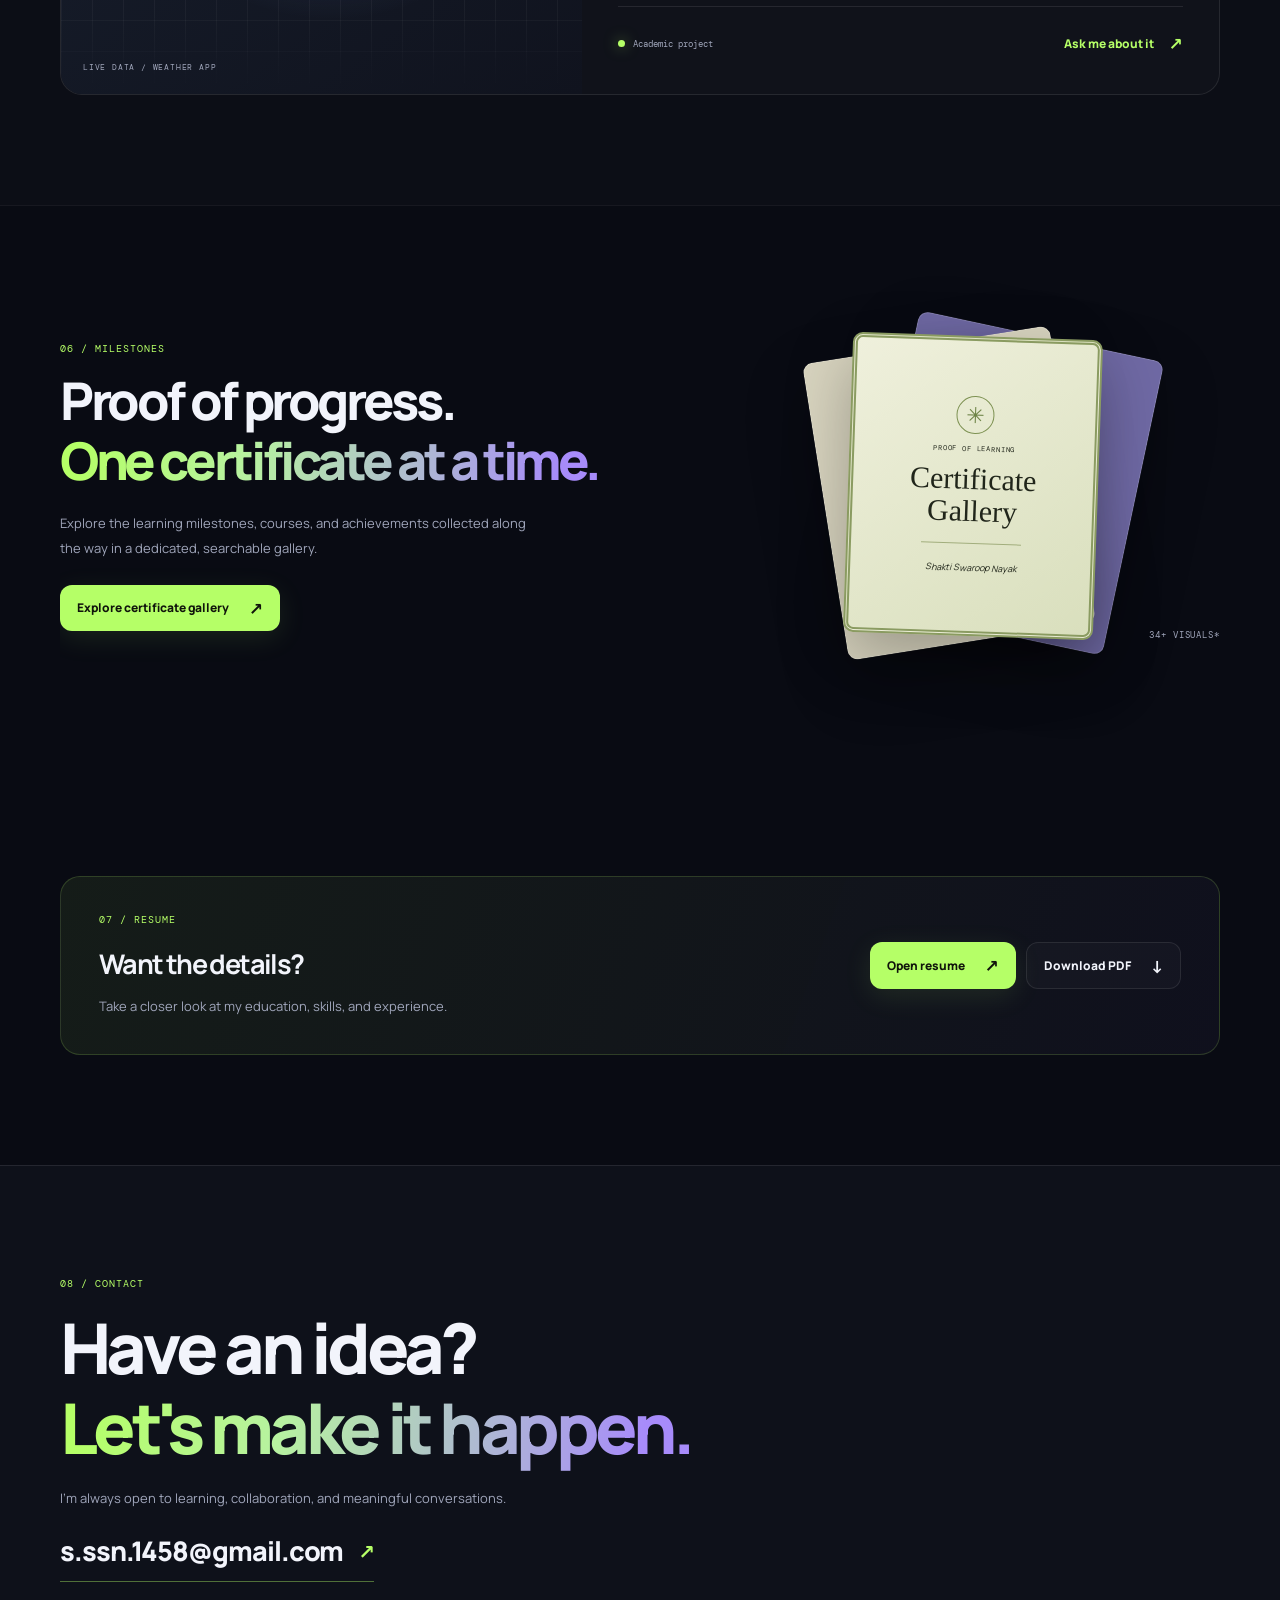
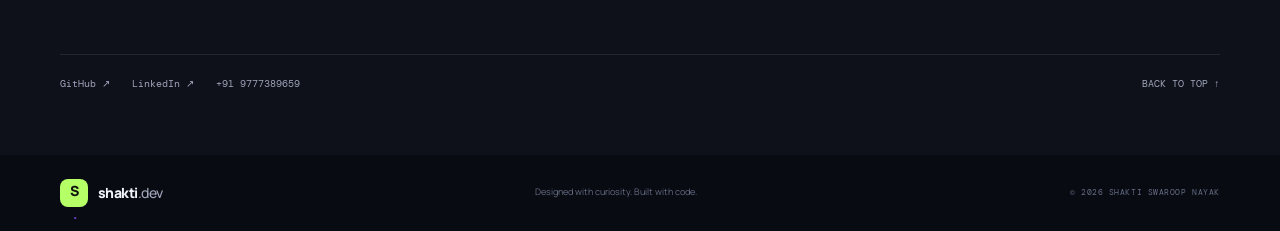
==== commit c54f450d: "Updated Site" ====
--- a/index.html
+++ b/index.html
@@ -67,7 +67,7 @@
       <div class="skills-layout"><div class="skill-feature"><span class="feature-symbol">✳</span><p class="mono">MY APPROACH</p><h3>Learn it.<br>Build it.<br><span class="gradient-text">Improve it.</span></h3><p>I’m always exploring new technologies and looking for ways to apply what I learn.</p></div><div class="skill-groups">
         <div class="skill-group"><div class="skill-group-title"><span>01</span> Programming</div><div class="skill-pills"><span>Python</span><span>Java</span><span>C</span><span>Data Structures & Algorithms</span></div></div>
         <div class="skill-group"><div class="skill-group-title"><span>02</span> Web development</div><div class="skill-pills"><span>HTML</span><span>CSS</span><span>JavaScript</span><span>React</span><span>Flask</span><span>Django</span><span>REST APIs</span></div></div>
-        <div class="skill-group"><div class="skill-group-title"><span>03</span> Tools & data</div><div class="skill-pills"><span>Git</span><span>GitHub</span><span>MySQL</span><span>REST APIs</span><span>AI / ML</span><span>IBM Cloud</span><span>IBM SkillsBuild</span></div></div>
+        <div class="skill-group"><div class="skill-group-title"><span>03</span> Tools & data</div><div class="skill-pills"><span>Git</span><span>GitHub</span><span>MySQL</span><span>REST APIs</span><span>AI / ML</span><span>IBM Cloud</span></div></div>
       </div></div>
     </div></section>
 
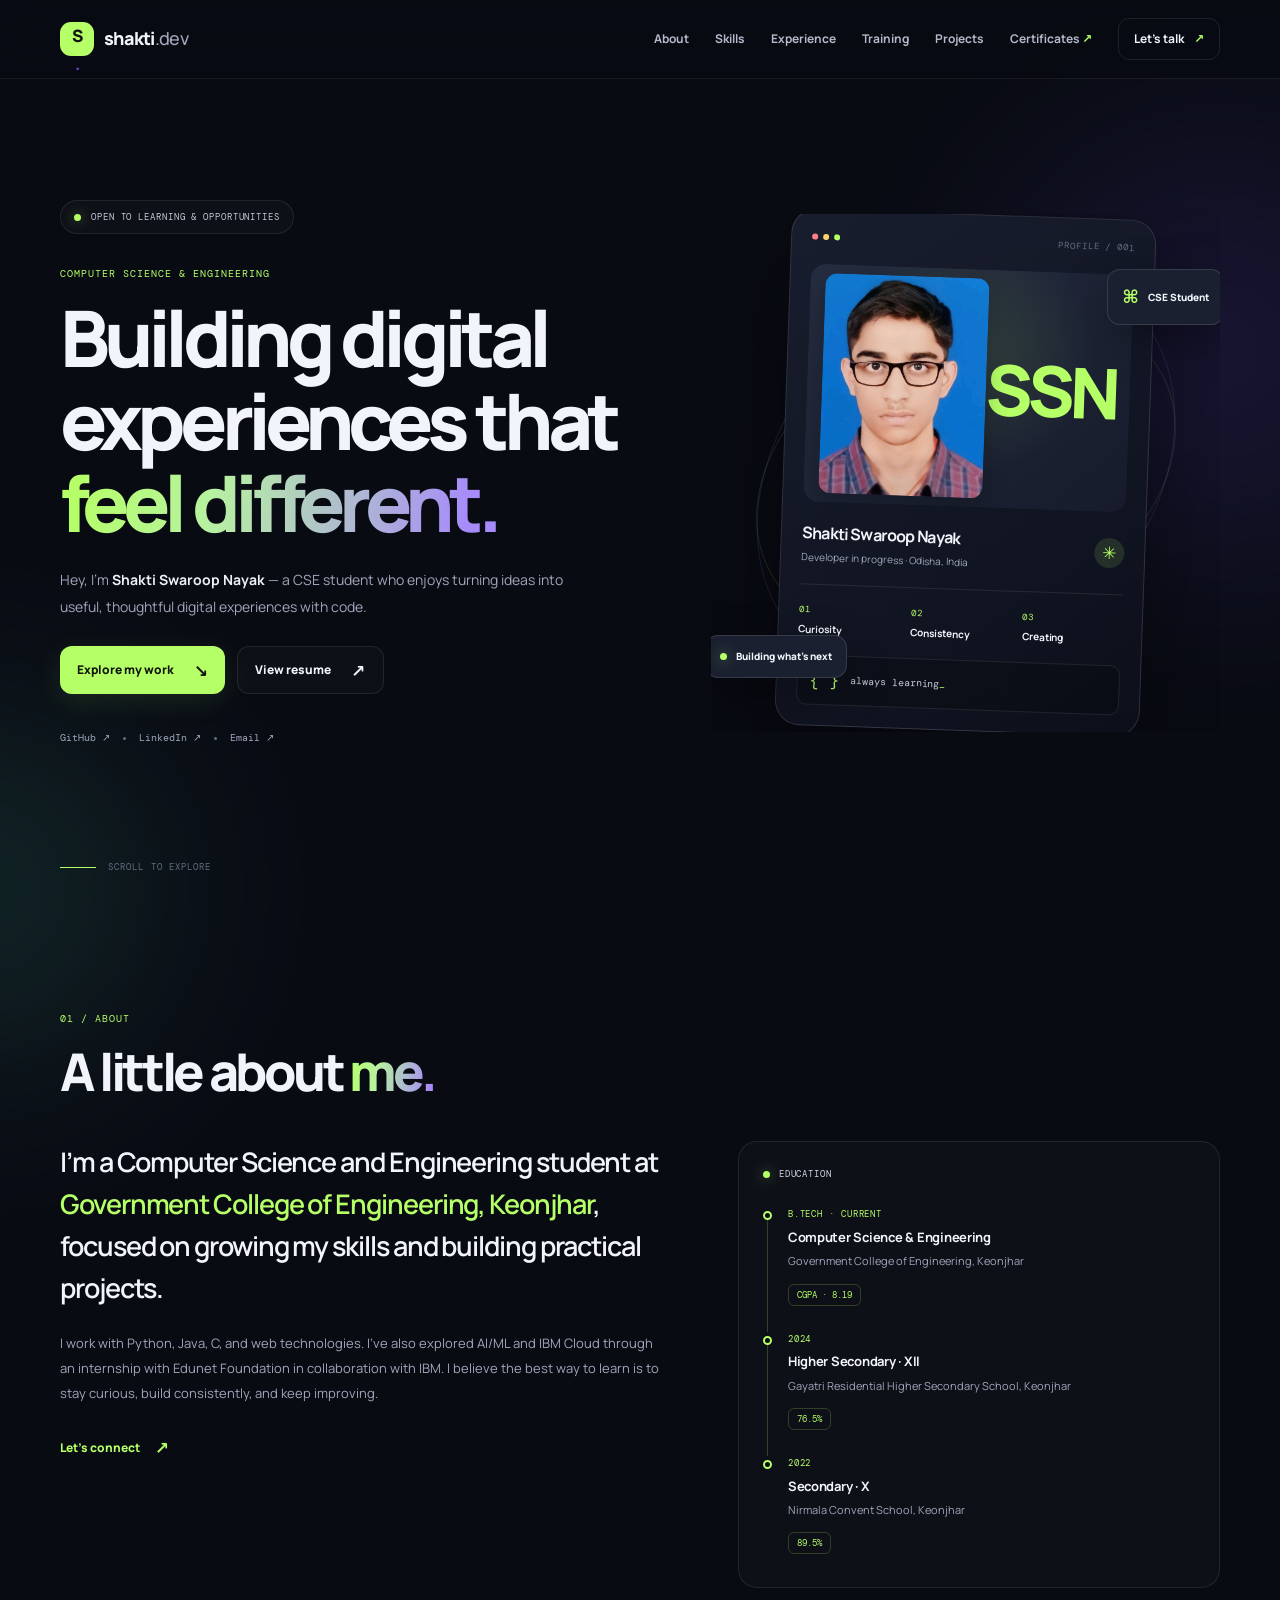
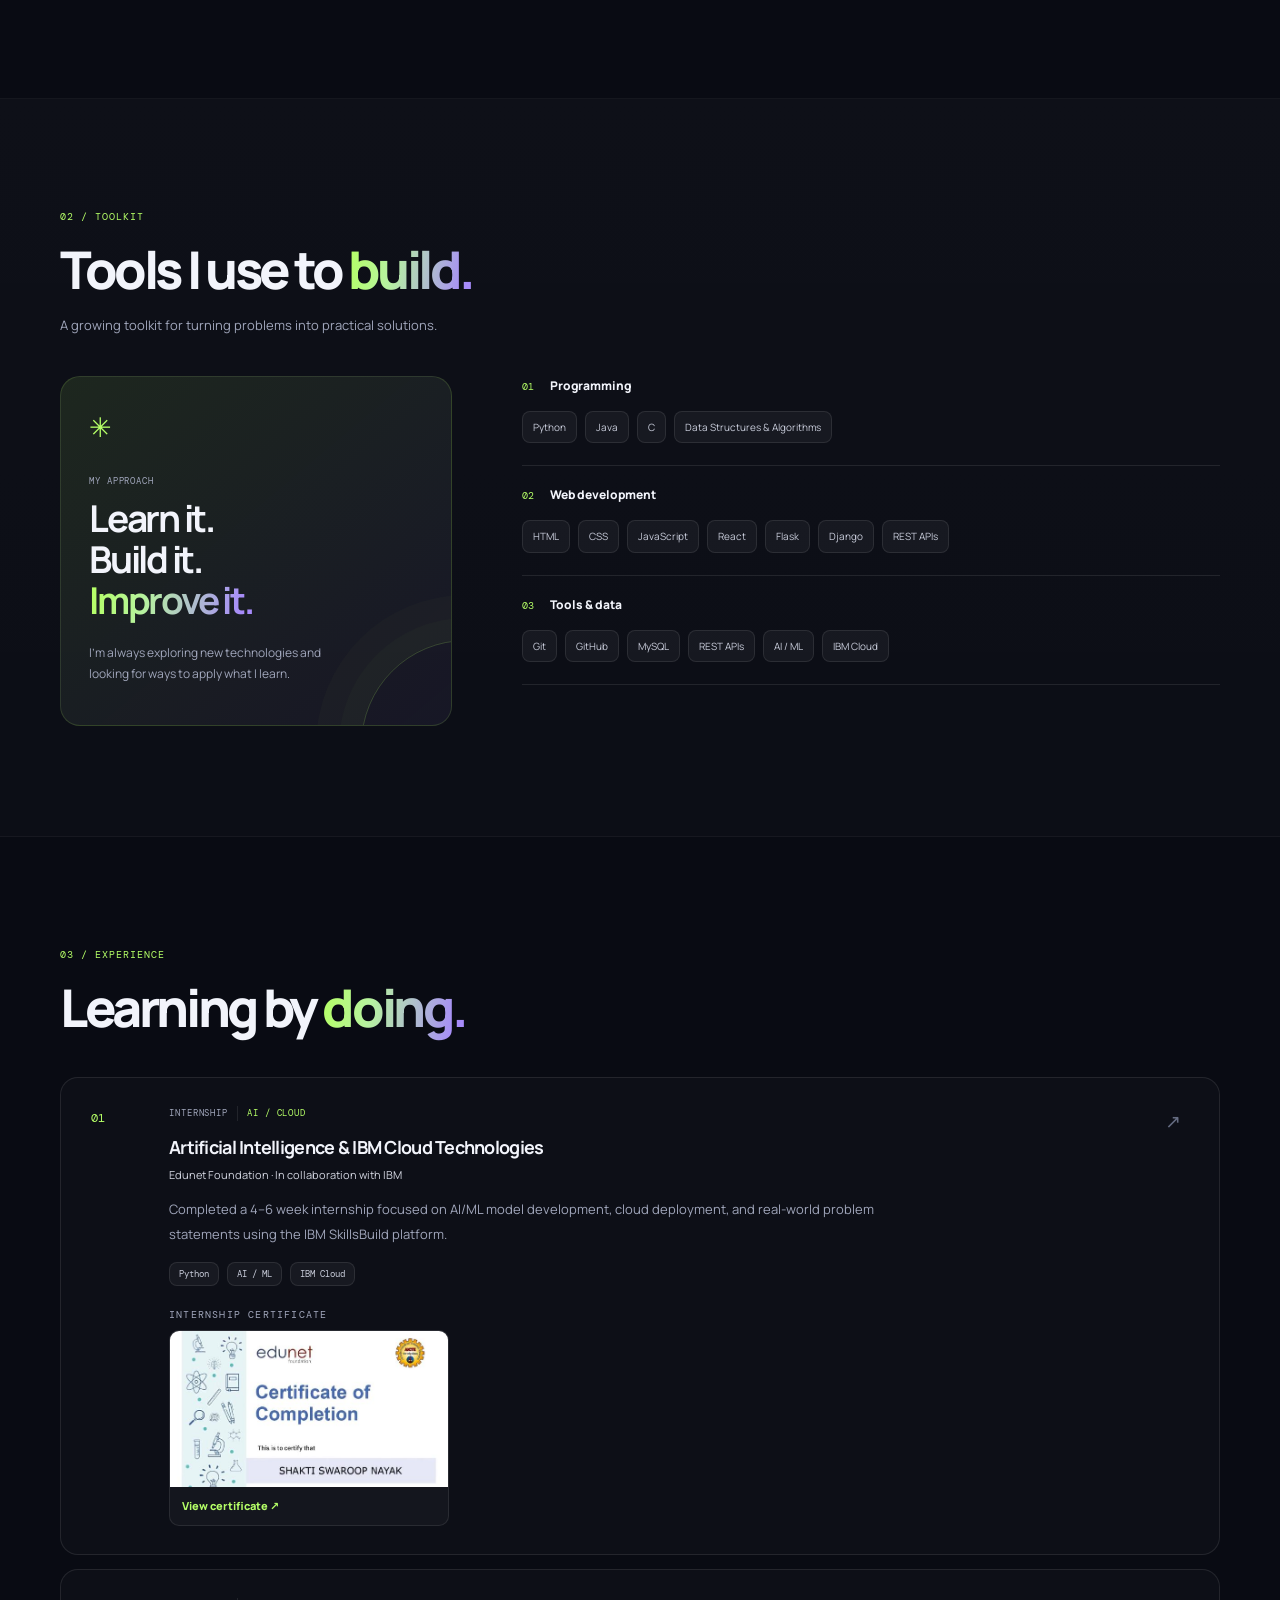
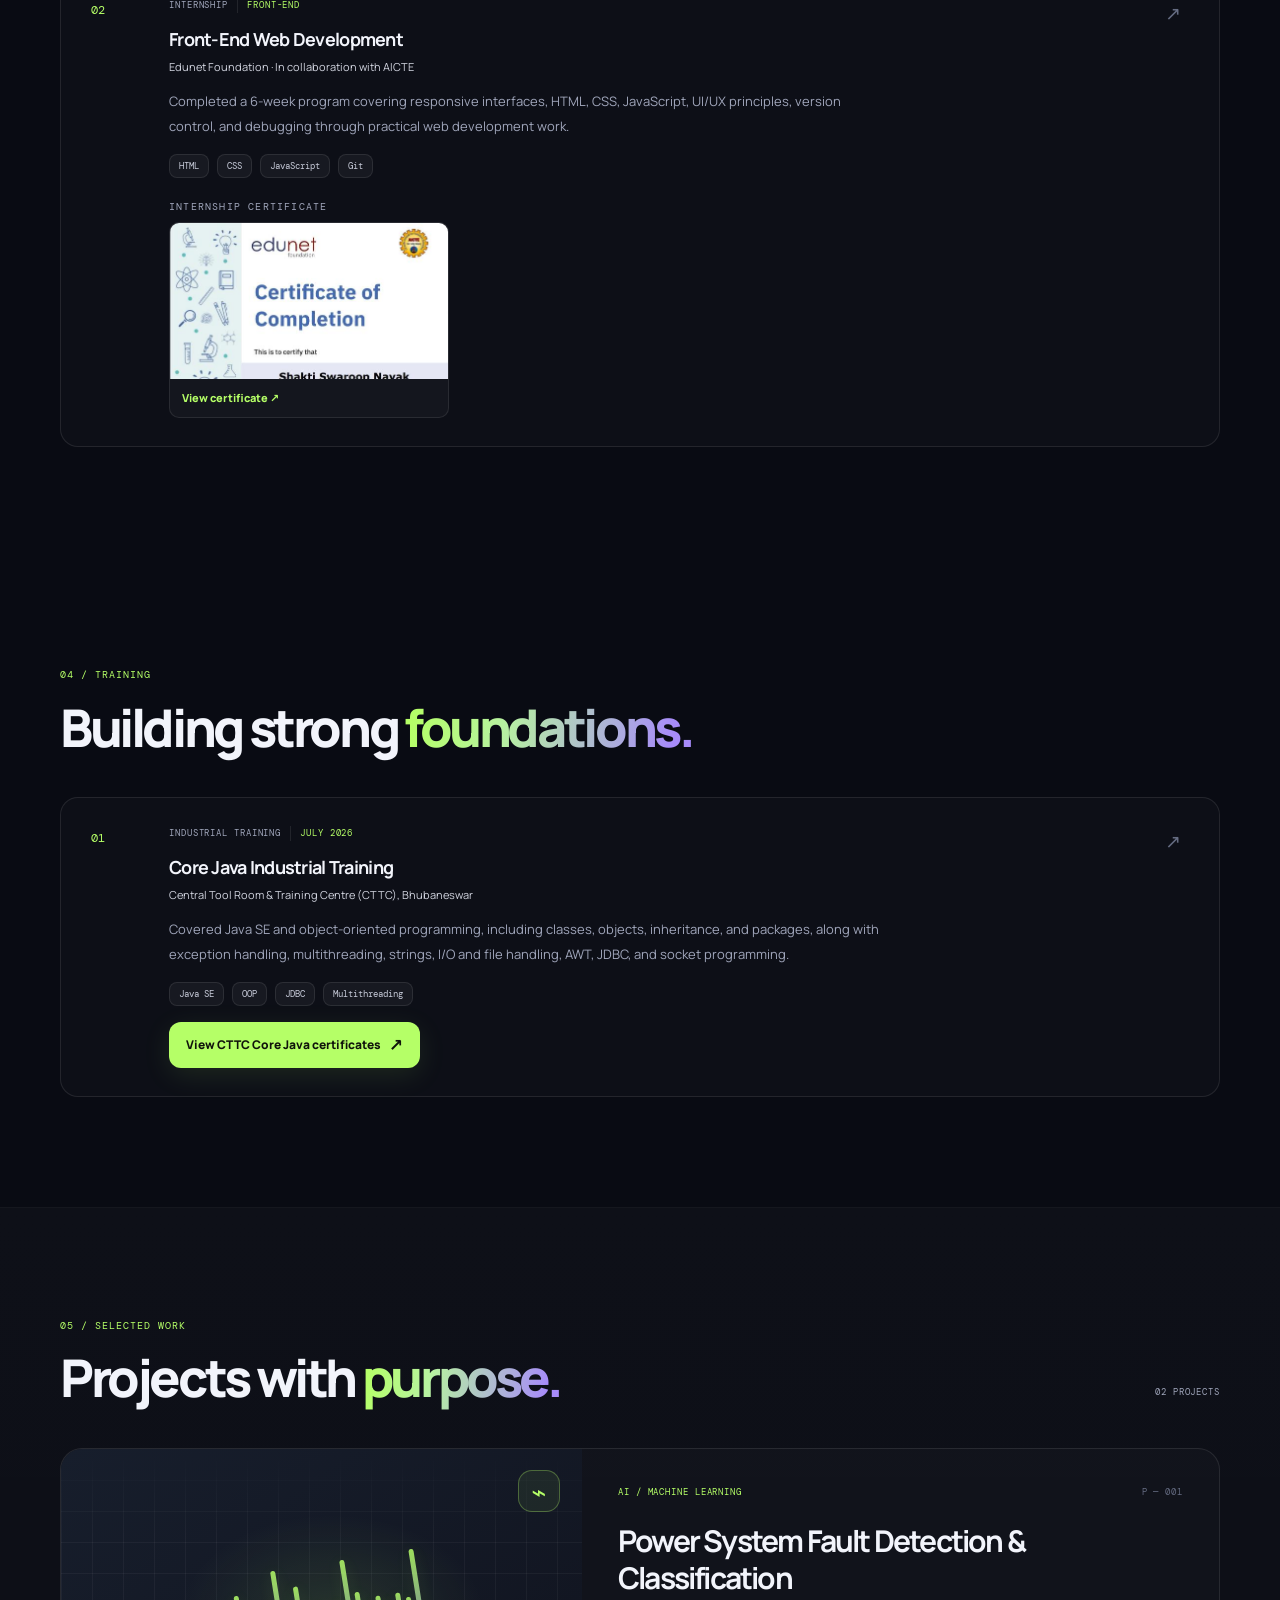
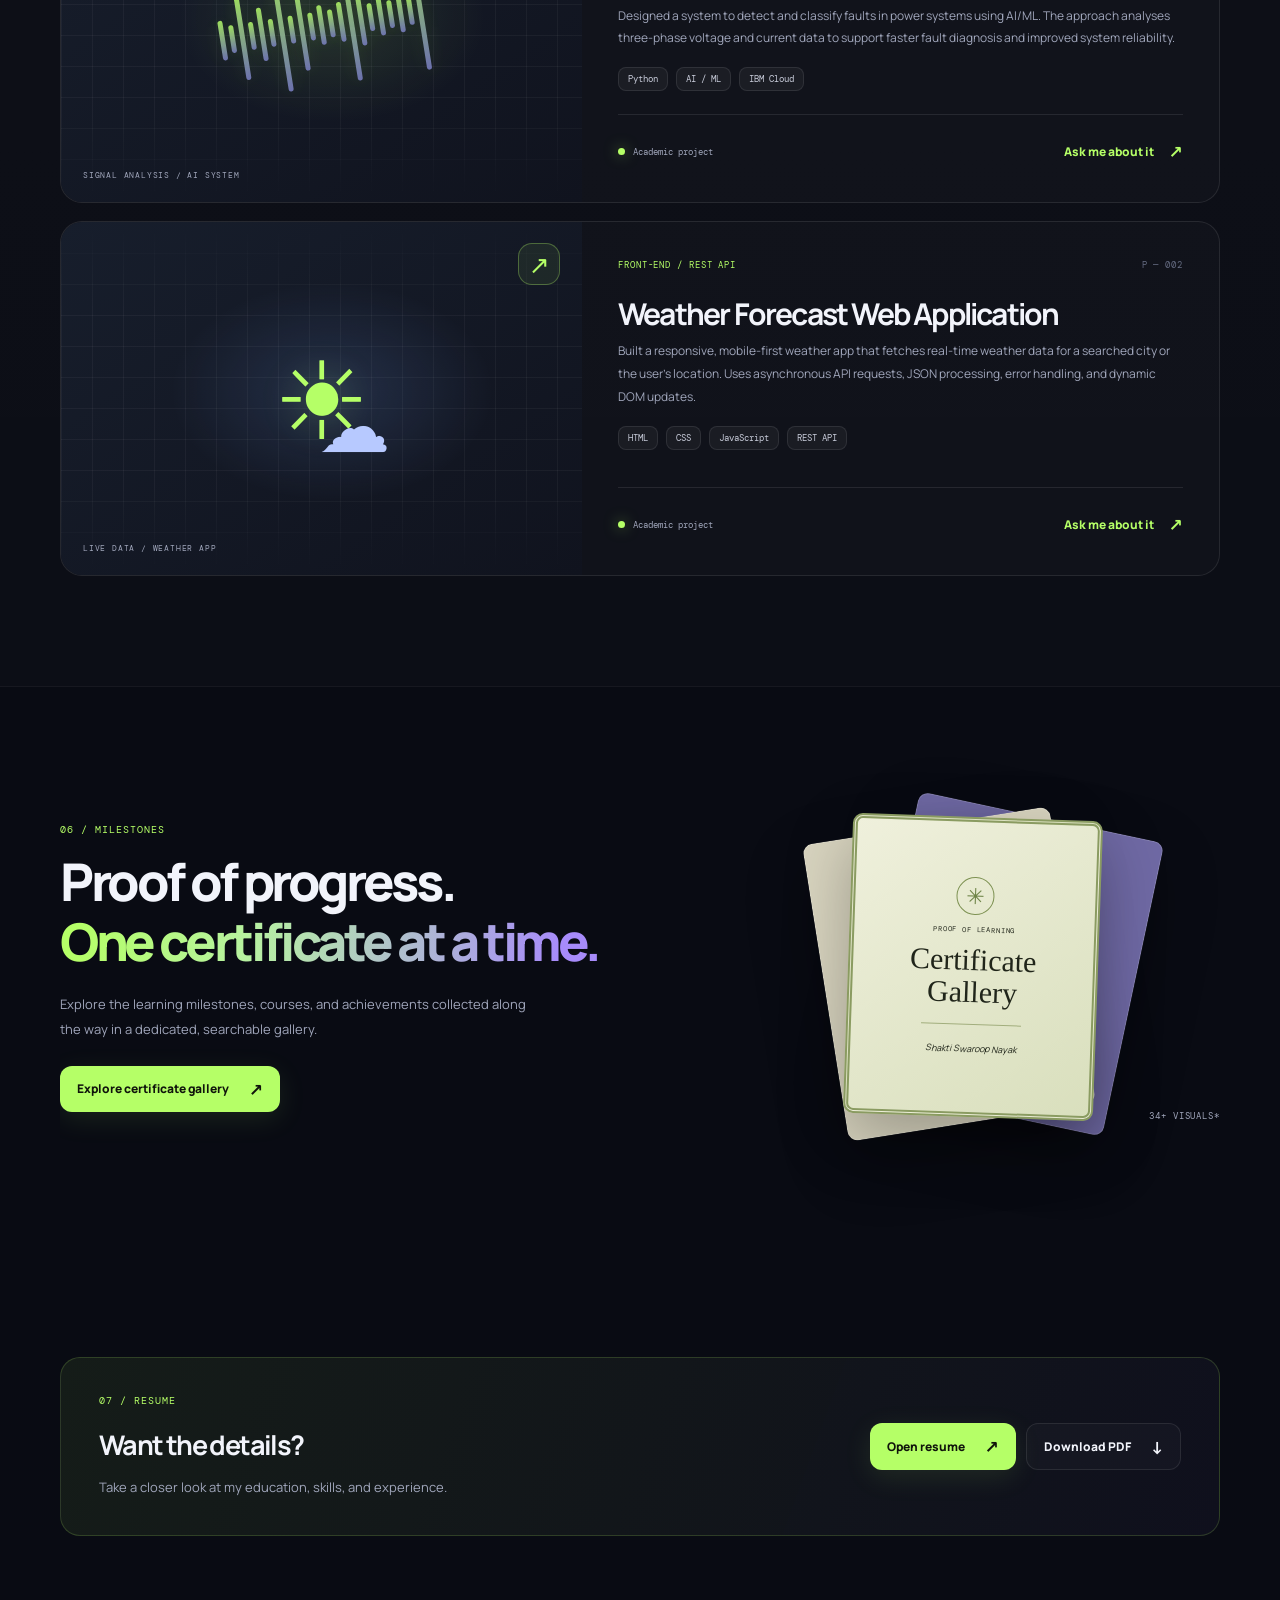
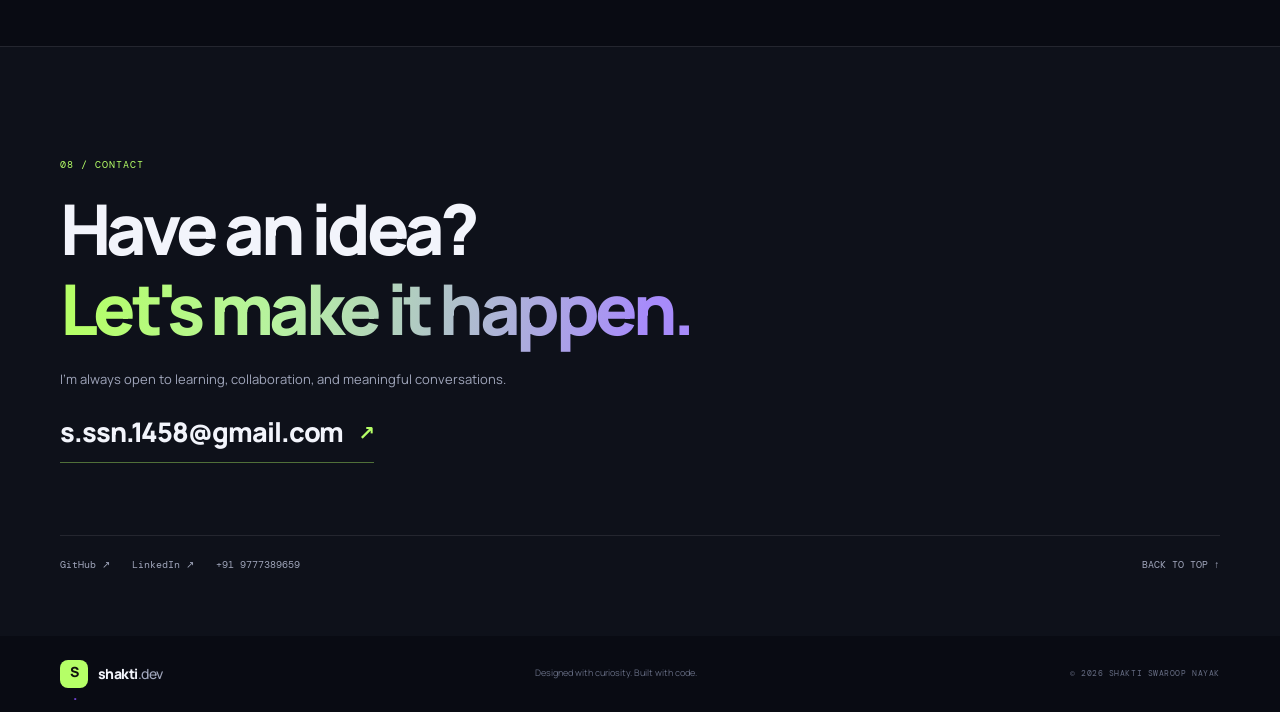
==== commit 36bbe78c: "Made the site Responsive and added Internship Certificates" ====
--- a/index.html
+++ b/index.html
@@ -74,8 +74,8 @@
     <section class="section shell" id="experience">
       <div class="section-heading"><p class="section-index">03 / EXPERIENCE</p><h2>Learning by <span class="gradient-text">doing.</span></h2></div>
       <div class="experience-list">
-        <article class="experience-card"><div class="experience-number">01</div><div class="experience-content"><div class="experience-meta"><span>INTERNSHIP</span><span>AI / CLOUD</span></div><h3>Artificial Intelligence & IBM Cloud Technologies</h3><p>Edunet Foundation · In collaboration with IBM</p><p class="body-copy">Completed a 4–6 week internship focused on AI/ML model development, cloud deployment, and real-world problem statements using the IBM SkillsBuild platform.</p><div class="tag-row"><span>Python</span><span>AI / ML</span><span>IBM Cloud</span></div></div><div class="experience-arrow">↗</div></article>
-        <article class="experience-card"><div class="experience-number">02</div><div class="experience-content"><div class="experience-meta"><span>INTERNSHIP</span><span>FRONT-END</span></div><h3>Front-End Web Development</h3><p>Edunet Foundation · In collaboration with AICTE</p><p class="body-copy">Completed a 6-week program covering responsive interfaces, HTML, CSS, JavaScript, UI/UX principles, version control, and debugging through practical web development work.</p><div class="tag-row"><span>HTML</span><span>CSS</span><span>JavaScript</span><span>Git</span></div></div><div class="experience-arrow">↗</div></article>
+        <article class="experience-card"><div class="experience-number">01</div><div class="experience-content"><div class="experience-meta"><span>INTERNSHIP</span><span>AI / CLOUD</span></div><h3>Artificial Intelligence & IBM Cloud Technologies</h3><p>Edunet Foundation · In collaboration with IBM</p><p class="body-copy">Completed a 4–6 week internship focused on AI/ML model development, cloud deployment, and real-world problem statements using the IBM SkillsBuild platform.</p><div class="tag-row"><span>Python</span><span>AI / ML</span><span>IBM Cloud</span></div><div class="internship-certificates"><p class="certificate-label">INTERNSHIP CERTIFICATE</p><button class="internship-certificate" type="button" data-certificate-preview="edunet-ai-cloud-certificate.jpg" aria-label="Preview AI and IBM Cloud internship certificate"><img src="edunet-ai-cloud-certificate.jpg" loading="lazy" alt="Edunet Foundation AI and IBM Cloud internship certificate"><span>View certificate ↗</span></button></div></div><div class="experience-arrow">↗</div></article>
+        <article class="experience-card"><div class="experience-number">02</div><div class="experience-content"><div class="experience-meta"><span>INTERNSHIP</span><span>FRONT-END</span></div><h3>Front-End Web Development</h3><p>Edunet Foundation · In collaboration with AICTE</p><p class="body-copy">Completed a 6-week program covering responsive interfaces, HTML, CSS, JavaScript, UI/UX principles, version control, and debugging through practical web development work.</p><div class="tag-row"><span>HTML</span><span>CSS</span><span>JavaScript</span><span>Git</span></div><div class="internship-certificates"><p class="certificate-label">INTERNSHIP CERTIFICATE</p><button class="internship-certificate" type="button" data-certificate-preview="edunet-frontend-certificate.jpg" aria-label="Preview Front End Web Development internship certificate"><img src="edunet-frontend-certificate.jpg" loading="lazy" alt="Edunet Foundation Front End Web Development internship certificate"><span>View certificate ↗</span></button></div></div><div class="experience-arrow">↗</div></article>
       </div>
     </section>
 
@@ -97,6 +97,25 @@
     <section class="section contact-section" id="contact"><div class="shell contact-inner"><p class="section-index">08 / CONTACT</p><h2>Have an idea?<br><span class="gradient-text">Let's make it happen.</span></h2><p class="contact-copy">I'm always open to learning, collaboration, and meaningful conversations.</p><a class="email-link" href="mailto:s.ssn.1458@gmail.com">s.ssn.1458@gmail.com <span>↗</span></a><div class="contact-bottom"><div class="contact-socials"><a href="https://github.com/shaktissn" target="_blank" rel="noopener">GitHub ↗</a><a href="https://www.linkedin.com/in/shakti-swaroop-nayak" target="_blank" rel="noopener">LinkedIn ↗</a><a href="tel:+919777389659">+91 9777389659</a></div><a class="back-top" href="#home">BACK TO TOP ↑</a></div></div></section>
   </main>
   <footer class="site-footer shell"><a class="brand" href="#home"><span class="brand-mark">S<span>.</span></span><span>shakti<span class="brand-muted">.dev</span></span></a><p>Designed with curiosity. Built with code.</p><span class="mono">© <span id="year">2026</span> SHAKTI SWAROOP NAYAK</span></footer>
+
+  <div class="internship-certificate-lightbox" id="internshipCertificateLightbox" aria-hidden="true" role="dialog" aria-modal="true" aria-label="Internship certificate preview"><div class="internship-certificate-lightbox-panel"><div class="internship-certificate-lightbox-toolbar"><span id="internshipCertificateTitle">Internship certificate</span><div><a id="internshipCertificateDownload" href="#" download>Download ↓</a><button type="button" id="internshipCertificateClose" aria-label="Close certificate preview">×</button></div></div><div class="internship-certificate-lightbox-content"><img id="internshipCertificateFullImage" src="" alt="Internship certificate full-size preview"></div><p class="internship-certificate-lightbox-hint">Press Esc or click outside the preview to close</p></div></div>
+  <script>
+  (() => {
+    const overlay = document.getElementById('internshipCertificateLightbox');
+    const fullImage = document.getElementById('internshipCertificateFullImage');
+    const title = document.getElementById('internshipCertificateTitle');
+    const download = document.getElementById('internshipCertificateDownload');
+    const close = document.getElementById('internshipCertificateClose');
+    let previousFocus = null;
+    const closePreview = () => { overlay.classList.remove('open'); overlay.setAttribute('aria-hidden','true'); fullImage.src=''; document.body.style.overflow=''; previousFocus?.focus(); };
+    document.querySelectorAll('[data-certificate-preview]').forEach(button => button.addEventListener('click', () => {
+      const file = button.dataset.certificatePreview; previousFocus = button; fullImage.src = file; title.textContent = button.getAttribute('aria-label') || 'Internship certificate'; download.href = file; download.download = file; overlay.classList.add('open'); overlay.setAttribute('aria-hidden','false'); document.body.style.overflow='hidden'; close.focus();
+    }));
+    close.addEventListener('click', closePreview);
+    overlay.addEventListener('click', event => { if (event.target === overlay) closePreview(); });
+    document.addEventListener('keydown', event => { if (event.key === 'Escape' && overlay.classList.contains('open')) closePreview(); });
+  })();
+  </script>
   <script src="script.js"></script>
 </body>
 </html>
--- a/styles.css
+++ b/styles.css
@@ -15,3 +15,118 @@
 
 /* Direct link to the two CTTC Core Java training certificates. */
 .training-certificate-link{display:inline-flex;margin-top:1rem;gap:.5rem;align-items:center;}
+
+/* Clickable internship certificate previews */
+.internship-certificates{margin-top:22px;display:flex;flex-direction:column;align-items:flex-start;gap:9px}.certificate-label{font:10px "DM Mono",monospace;letter-spacing:.12em;color:var(--muted);margin:0}.internship-certificate{position:relative;display:block;width:min(230px,100%);padding:0;border:1px solid var(--line);border-radius:10px;overflow:hidden;background:rgba(255,255,255,.03);cursor:zoom-in;text-align:left;transition:transform .25s,border-color .25s}.internship-certificate:hover{transform:translateY(-3px);border-color:var(--accent)}.internship-certificate img{display:block;width:100%;height:145px;object-fit:cover;object-position:top}.internship-certificate>span{display:flex;justify-content:space-between;padding:10px 12px;color:var(--accent);font-size:11px;font-weight:800}.internship-certificate-lightbox{position:fixed;inset:0;z-index:1000;background:rgba(2,3,7,.88);backdrop-filter:blur(12px);display:none;align-items:center;justify-content:center;padding:20px}.internship-certificate-lightbox.open{display:flex}.internship-certificate-lightbox-panel{width:min(1100px,100%);max-height:100%;display:flex;flex-direction:column;background:#10131e;border:1px solid var(--line);border-radius:16px;overflow:hidden;box-shadow:0 30px 100px rgba(0,0,0,.55)}.internship-certificate-lightbox-toolbar{display:flex;align-items:center;justify-content:space-between;gap:12px;padding:13px 17px;border-bottom:1px solid var(--line);font-size:12px;font-weight:800}.internship-certificate-lightbox-toolbar>div{display:flex;align-items:center;gap:16px}.internship-certificate-lightbox-toolbar a{color:var(--accent);font-size:11px;text-decoration:none}.internship-certificate-lightbox-toolbar button{background:transparent;border:0;color:var(--text);font-size:28px;cursor:pointer}.internship-certificate-lightbox-content{padding:12px;overflow:auto;text-align:center}.internship-certificate-lightbox-content img{display:block;max-width:100%;max-height:calc(100vh - 125px);width:auto;height:auto;margin:0 auto;object-fit:contain}.internship-certificate-lightbox-hint{text-align:center;color:var(--muted);font-size:10px;padding:0 12px 12px;margin:0}@media(max-width:640px){.experience-card{grid-template-columns:30px 1fr 16px;gap:12px;padding:20px 16px}.internship-certificate{width:min(250px,100%)}.internship-certificate img{height:130px}.internship-certificate-lightbox{padding:10px}}
+
+/* Responsive hardening: small phones, tablets, and certificate previews */
+img, video, iframe { max-width: 100%; }
+.shell { min-width: 0; }
+.experience-content, .hero-copy, .project-details, .about-main, .about-aside { min-width: 0; }
+.tag-row { display:flex; flex-wrap:wrap; gap:8px; }
+.internship-certificate { width:clamp(0px, 100%, 280px); }
+.internship-certificate img { width:100%; height:auto; aspect-ratio: 16 / 9; object-fit:cover; object-position:top; }
+.internship-certificate-lightbox-panel { width:min(1100px, 100%); width:min(1100px, calc(100vw - 24px)); max-height:calc(100dvh - 20px); }
+.internship-certificate-lightbox-content { min-height:0; }
+.internship-certificate-lightbox-content img { max-width:100%; max-height:calc(100dvh - 155px); height:auto; width:auto; }
+@media (max-width:760px) {
+  .experience-card { grid-template-columns:24px minmax(0,1fr); gap:12px; }
+  .experience-arrow { display:none; }
+  .experience-content h3, .experience-content p { overflow-wrap:anywhere; }
+  .internship-certificates { width:100%; }
+  .internship-certificate { width:min(100%, 320px); }
+  .internship-certificate-lightbox-toolbar { align-items:flex-start; flex-wrap:wrap; }
+  .internship-certificate-lightbox-toolbar > span { flex:1 1 100%; overflow-wrap:anywhere; }
+  .internship-certificate-lightbox-toolbar > div { width:100%; justify-content:space-between; }
+  .internship-certificate-lightbox-content { padding:8px; }
+  .internship-certificate-lightbox-hint { font-size:9px; }
+  .resume-banner, .resume-actions, .contact-bottom, .site-footer { min-width:0; }
+  .email-link { overflow-wrap:anywhere; }
+}
+@media (max-width:420px) {
+  .shell { width:calc(100% - 28px); }
+  .experience-card { grid-template-columns:20px minmax(0,1fr); padding:18px 12px; gap:9px; }
+  .experience-number { font-size:11px; }
+  .experience-content h3 { font-size:15px; }
+  .experience-meta { flex-wrap:wrap; gap:6px 12px; }
+  .internship-certificate { width:100%; max-width:100%; }
+  .internship-certificate img { aspect-ratio: 16 / 9; height:auto; }
+  .internship-certificate-lightbox { padding:6px; }
+  .internship-certificate-lightbox-panel { width:100%; max-height:calc(100dvh - 12px); }
+  .internship-certificate-lightbox-content img { max-height:calc(100dvh - 170px); }
+  .internship-certificate-lightbox-toolbar { padding:10px 12px; }
+}
+
+/* Final responsive safety net: prevent any section or decorative element from
+   creating a page wider than the viewport on phones. */
+html, body {
+  width: 100%;
+  max-width: 100%;
+  overflow-x: clip;
+}
+body { position: relative; }
+*, *::before, *::after { box-sizing: border-box; }
+img, video, iframe, canvas, svg { max-width: 100%; }
+.shell, main, section, header, footer, nav, article, aside,
+.hero, .hero-copy, .hero-visual, .about-layout, .skills-layout,
+.project-feature, .project-details, .experience-card, .experience-content,
+.certificate-teaser, .resume-banner, .contact-inner, .contact-bottom,
+.site-footer, .internship-certificates, .internship-certificate-lightbox,
+.internship-certificate-lightbox-panel, .internship-certificate-lightbox-content {
+  min-width: 0;
+  max-width: 100%;
+}
+.hero > *, .about-layout > *, .skills-layout > *, .project-feature > *,
+.certificate-teaser > *, .experience-card > * { min-width: 0; }
+.hero h1, h1, h2, h3, p, a, button, .mono, .experience-meta {
+  overflow-wrap: anywhere;
+  word-break: normal;
+}
+.hero-visual { overflow: hidden; }
+.visual-orbit { max-width: 100%; }
+.floating-tag { max-width: calc(100% - 16px); }
+.nav { min-width: 0; }
+.nav-links { min-width: 0; }
+.internship-certificate img { display: block; }
+.internship-certificate-lightbox { overflow: auto; }
+.internship-certificate-lightbox-panel { flex-shrink: 1; }
+.internship-certificate-lightbox-toolbar > span { min-width: 0; }
+.internship-certificate-lightbox-toolbar > div { min-width: 0; flex-wrap: wrap; }
+
+@media (max-width: 600px) {
+  .shell { width: calc(100% - 28px); }
+  .hero { grid-template-columns: minmax(0, 1fr); }
+  .hero h1 { font-size: clamp(36px, 11vw, 54px); }
+  .hero-visual { width: 100%; min-height: 360px; }
+  .visual-card { width: min(88%, 340px); }
+  .orbit-one, .orbit-two { max-width: 100%; }
+  .hero-actions, .hero-socials, .resume-actions, .contact-socials { min-width: 0; flex-wrap: wrap; }
+  .hero-actions .button { min-width: 0; }
+  .experience-card { grid-template-columns: 20px minmax(0, 1fr); }
+  .experience-content { min-width: 0; }
+  .internship-certificates { align-items: stretch; }
+  .internship-certificate { width: 100%; max-width: 100%; }
+  .internship-certificate img { width: 100%; height: auto; aspect-ratio: 16 / 9; object-fit: contain; }
+  .internship-certificate-lightbox { padding: 6px; }
+  .internship-certificate-lightbox-panel { width: 100%; max-width: 100%; max-height: calc(100dvh - 12px); }
+  .internship-certificate-lightbox-toolbar { align-items: flex-start; flex-wrap: wrap; padding: 10px; }
+  .internship-certificate-lightbox-toolbar > span,
+  .internship-certificate-lightbox-toolbar > div { width: 100%; flex: 1 1 100%; }
+  .internship-certificate-lightbox-content { padding: 8px; }
+  .internship-certificate-lightbox-content img { max-width: 100%; max-height: calc(100dvh - 180px); object-fit: contain; }
+  .resume-banner { padding: 22px 16px; }
+  .email-link { max-width: 100%; overflow-wrap: anywhere; }
+  .site-footer { gap: 12px; }
+}
+
+@media (max-width: 360px) {
+  .shell { width: calc(100% - 24px); }
+  .hero h1 { font-size: clamp(32px, 10.5vw, 40px); }
+  .hero-visual { min-height: 330px; }
+  .visual-card { padding: 12px; }
+  .hero-actions { flex-direction: column; align-items: stretch; }
+  .hero-actions .button { width: 100%; }
+  .section-heading h2, .certificate-teaser h2 { font-size: clamp(28px, 9vw, 34px); }
+  .resume-actions { flex-direction: column; }
+  .resume-actions .button { width: 100%; }
+}
